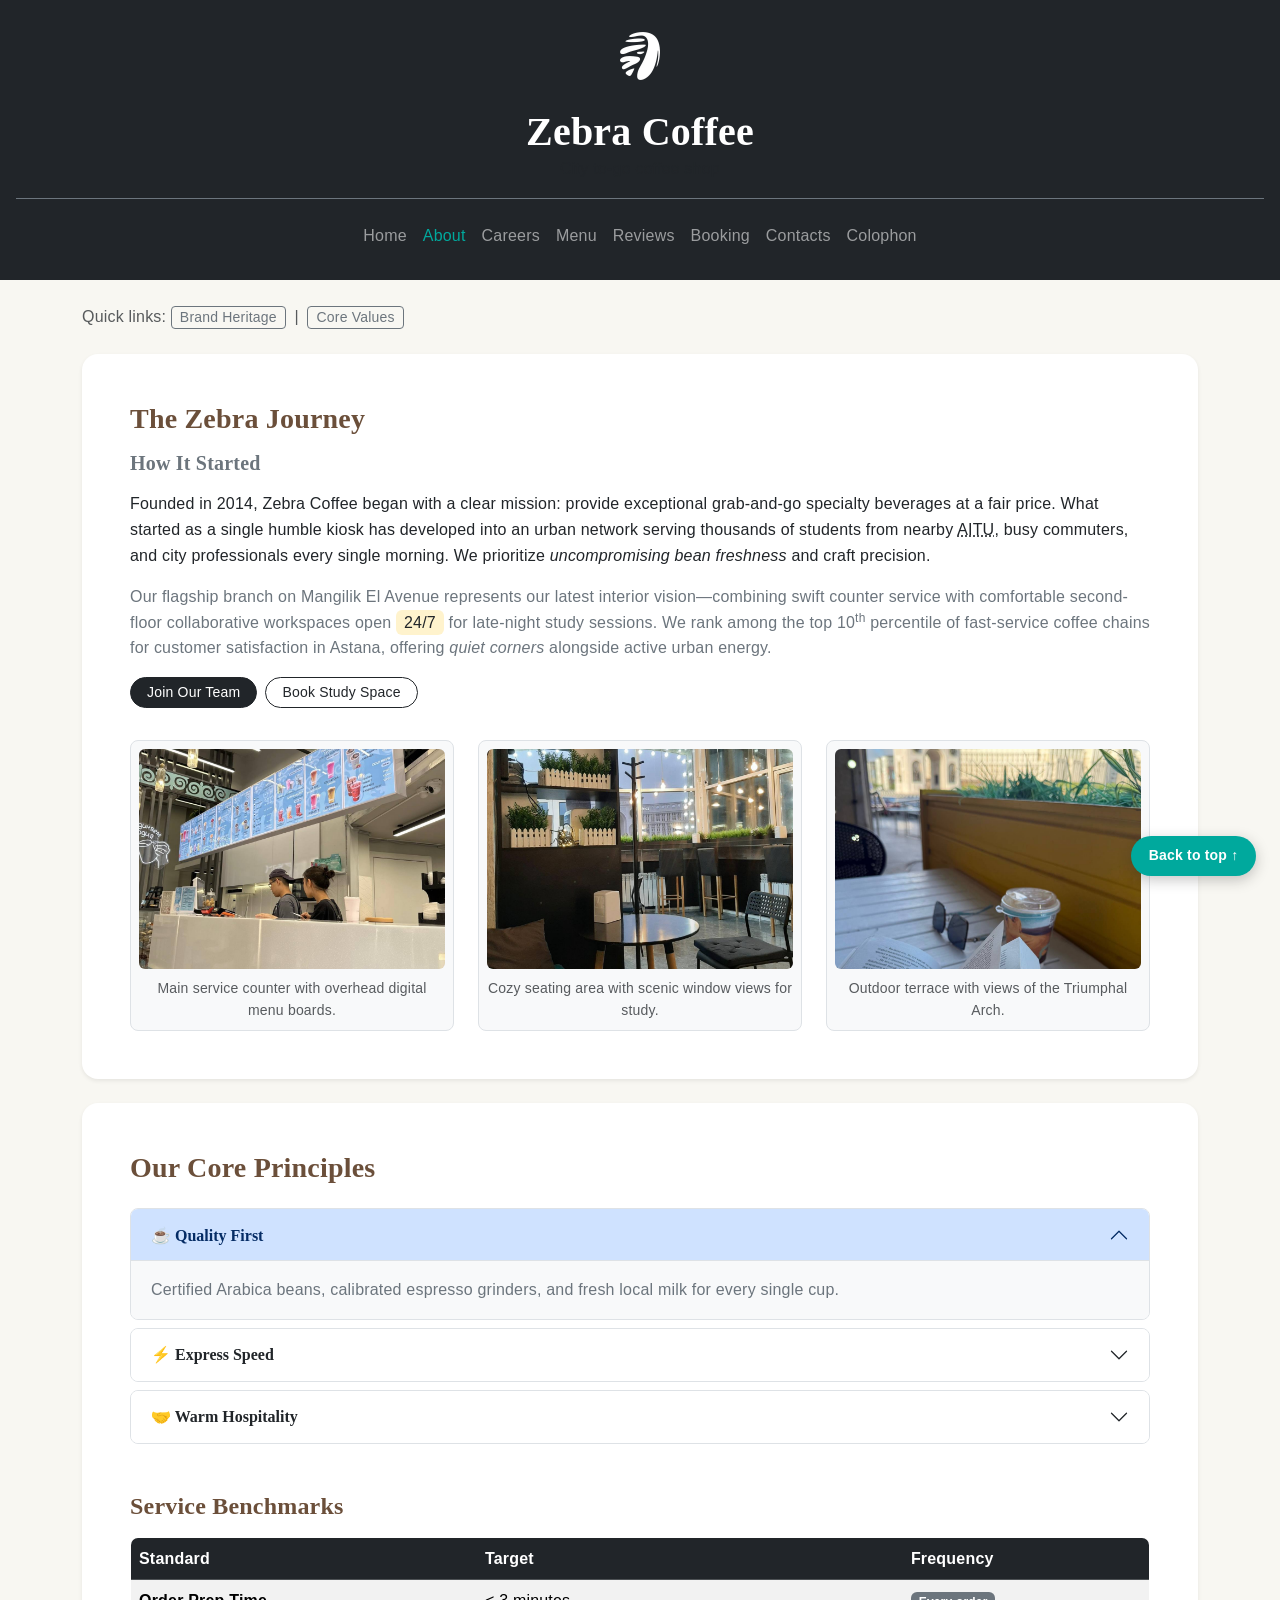
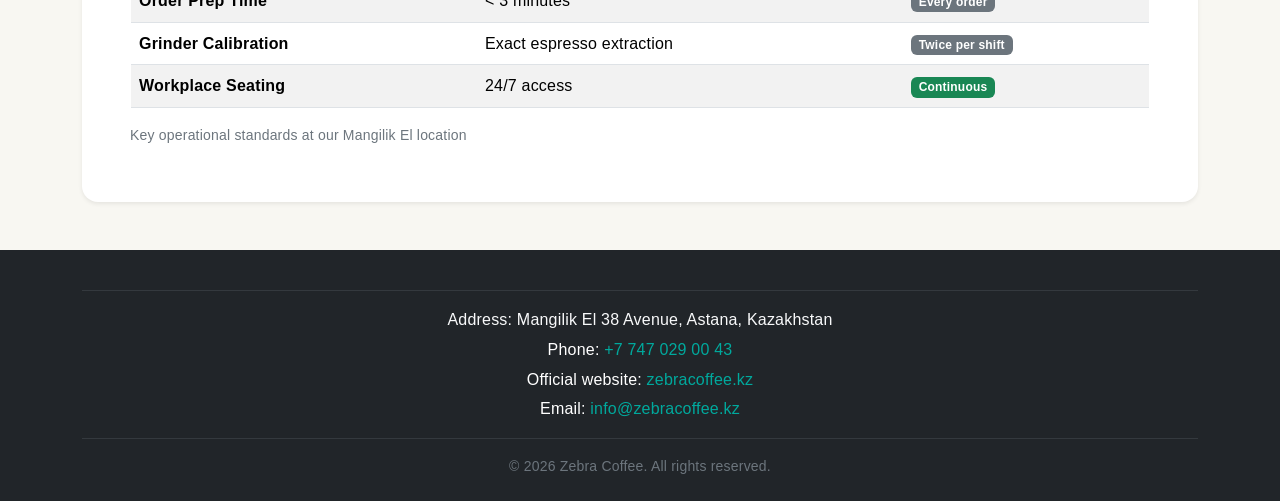
==== about.html @ 818998de "Finish midterm project markup freeze and responsive structure" ====
<!DOCTYPE html>
<html lang="en">
<head>
    <meta charset="UTF-8">
    <meta name="viewport" content="width=device-width, initial-scale=1.0">
    <meta name="description" content="Learn about Zebra Coffee – our brand story, mission, and dedication to fast quality coffee.">
    <title>About Us — Zebra Coffee</title>

    <!-- Bootstrap v5.3.3 CSS CDN Connection -->
    <link href="https://cdn.jsdelivr.net/npm/bootstrap@5.3.3/dist/css/bootstrap.min.css" rel="stylesheet">
    
    <!-- Custom CSS Layer -->
    <link rel="stylesheet" href="css/base.css">
    <link rel="stylesheet" href="css/homepage.css">
</head>
<body id="top">
    
    <header class="container-fluid bg-dark text-white p-3 mb-4">
        <div class="text-center mb-3">
            <img src="images/logo.png" alt="Zebra Coffee Logo" class="brand-logo" id="about-brand-logo">
            <h1 class="display-6 fw-bold mb-0">Zebra Coffee</h1>
            <p class="lead text-muted mb-0 fs-6">City to-go coffee shop</p>
        </div>
        
        <nav class="navbar navbar-expand-md navbar-dark pt-3 border-top border-secondary">
            <div class="container-fluid">
                <button class="navbar-toggler ms-auto" type="button" data-bs-toggle="collapse" data-bs-target="#mainNav" aria-controls="mainNav" aria-expanded="false" aria-label="Toggle navigation" id="about-nav-toggle-btn">
                    <span class="navbar-toggler-icon"></span>
                </button>
                <div class="collapse navbar-collapse justify-content-center" id="mainNav">
                    <ul class="navbar-nav">
                        <li class="nav-item"><a class="nav-link" href="index.html">Home</a></li>
                        <li class="nav-item"><a class="nav-link active" href="about.html">About</a></li>
                        <li class="nav-item"><a class="nav-link" href="career.html">Careers</a></li>
                        <li class="nav-item"><a class="nav-link" href="menu.html">Menu</a></li>
                        <li class="nav-item"><a class="nav-link" href="reviews.html">Reviews</a></li>
                        <li class="nav-item"><a class="nav-link" href="booking.html">Booking</a></li>
                        <li class="nav-item"><a class="nav-link" href="contacts.html">Contacts</a></li>
                        <li class="nav-item"><a class="nav-link" href="colophon.html">Colophon</a></li>
                    </ul>
                </div>
            </div>
        </nav>
    </header>

    <main class="container mb-5">
        <p class="quick-links text-center text-md-start mb-4 text-muted">
            Quick links: <a href="#history" class="btn btn-sm btn-outline-secondary py-0" id="quick-link-history">Brand Heritage</a> 
            <span class="mx-1">|</span> 
            <a href="#values" class="btn btn-sm btn-outline-secondary py-0" id="quick-link-values">Core Values</a>
        </p>

        <!-- Dynamic notification / status container prepared for future JS -->
        <div id="standards-status-container" class="hidden mb-3"></div>

        <!-- Brand History & Photos Section -->
        <section id="history" class="card shadow-sm border-0 p-4 p-md-5 mb-4 rounded-4">
            <h2 class="h3 fw-bold mb-3 text-center text-md-start">The Zebra Journey</h2>
            
            <article class="mb-4">
                <h3 class="h5 fw-bold text-secondary mb-3">How It Started</h3>
                <p class="lead fs-6">
                    Founded in <time datetime="2014">2014</time>, <strong>Zebra Coffee</strong> began 
                    with a clear mission: provide exceptional grab-and-go specialty beverages at a fair price. 
                    What started as a single humble kiosk has developed into an urban network serving thousands 
                    of students from nearby <abbr title="Astana IT University">AITU</abbr>, busy commuters, and city professionals every single morning. 
                    We prioritize <em>uncompromising bean freshness</em> and <b>craft precision</b>.
                </p>
                <p class="text-secondary mb-3">
                    Our flagship branch on Mangilik El Avenue represents our latest interior vision&mdash;combining 
                    swift counter service with comfortable second-floor collaborative workspaces open 
                    <mark class="px-2 py-1 rounded">24/7</mark> for late-night study sessions. We rank among the top 10<sup>th</sup> 
                    percentile of fast-service coffee chains for customer satisfaction in Astana, offering 
                    <i>quiet corners</i> alongside active urban energy.
                </p>
                <div class="d-flex gap-2">
                    <a href="career.html" class="btn btn-dark btn-sm rounded-pill px-3" id="about-join-team-btn">Join Our Team</a>
                    <a href="booking.html" class="btn btn-outline-dark btn-sm rounded-pill px-3" id="about-book-table-btn">Book Study Space</a>
                </div>
            </article>

            <!-- Responsive 3-column photo grid: 1 col on mobile (<768px), 3 cols on tablet/desktop -->
            <div class="row g-4 pt-2" id="about-gallery-grid">
                <div class="col-12 col-md-4">
                    <figure class="m-0 h-100 d-flex flex-column bg-light rounded-3 p-2 border">
                        <img src="images/img5_kassa.jpg" class="img-fluid rounded-2 object-fit-cover w-100" style="height: 220px;" alt="Order counter at Zebra Coffee">
                        <figcaption class="small text-muted text-center pt-2">Main service counter with overhead digital menu boards.</figcaption>
                    </figure>
                </div>
                <div class="col-12 col-md-4">
                    <figure class="m-0 h-100 d-flex flex-column bg-light rounded-3 p-2 border">
                        <img src="images/img6_comfort.jpg" class="img-fluid rounded-2 object-fit-cover w-100" style="height: 220px;" alt="Modern coffee shop interior">
                        <figcaption class="small text-muted text-center pt-2">Cozy seating area with scenic window views for study.</figcaption>
                    </figure>
                </div>
                <div class="col-12 col-md-4">
                    <figure class="m-0 h-100 d-flex flex-column bg-light rounded-3 p-2 border">
                        <img src="images/img7_view.jpg" class="img-fluid rounded-2 object-fit-cover w-100" style="height: 220px;" alt="Outdoor summer terrace">
                        <figcaption class="small text-muted text-center pt-2">Outdoor terrace with views of the Triumphal Arch.</figcaption>
                    </figure>
                </div>
            </div>
        </section>

        <!-- Core Values Section -->
        <section id="values" class="card shadow-sm border-0 p-4 p-md-5 mb-4 rounded-4">
            <h2 class="h3 fw-bold mb-4 text-center text-md-start">Our Core Principles</h2>

            <div class="accordion mb-5" id="valuesAccordion">
                <div class="accordion-item border rounded-3 mb-2 overflow-hidden">
                    <h3 class="accordion-header" id="headingOne">
                        <button class="accordion-button fw-bold" type="button" data-bs-toggle="collapse" data-bs-target="#collapseOne" aria-expanded="true" aria-controls="collapseOne" id="btn-accordion-quality">
                            ☕ Quality First
                        </button>
                    </h3>
                    <div id="collapseOne" class="accordion-collapse collapse show" aria-labelledby="headingOne" data-bs-parent="#valuesAccordion">
                        <div class="accordion-body bg-light text-secondary">
                            Certified Arabica beans, calibrated espresso grinders, and fresh local milk for every single cup.
                        </div>
                    </div>
                </div>
                
                <div class="accordion-item border rounded-3 mb-2 overflow-hidden">
                    <h3 class="accordion-header" id="headingTwo">
                        <button class="accordion-button collapsed fw-bold" type="button" data-bs-toggle="collapse" data-bs-target="#collapseTwo" aria-expanded="false" aria-controls="collapseTwo" id="btn-accordion-speed">
                            ⚡ Express Speed
                        </button>
                    </h3>
                    <div id="collapseTwo" class="accordion-collapse collapse" aria-labelledby="headingTwo" data-bs-parent="#valuesAccordion">
                        <div class="accordion-body bg-light text-secondary">
                            Average order preparation time under three minutes, prioritizing busy commuters and students on the go.
                        </div>
                    </div>
                </div>

                <div class="accordion-item border rounded-3 overflow-hidden">
                    <h3 class="accordion-header" id="headingThree">
                        <button class="accordion-button collapsed fw-bold" type="button" data-bs-toggle="collapse" data-bs-target="#collapseThree" aria-expanded="false" aria-controls="collapseThree" id="btn-accordion-hospitality">
                            🤝 Warm Hospitality
                        </button>
                    </h3>
                    <div id="collapseThree" class="accordion-collapse collapse" aria-labelledby="headingThree" data-bs-parent="#valuesAccordion">
                        <div class="accordion-body bg-light text-secondary">
                            Welcoming atmosphere, respectful counter communication, and comfortable seating across both floors.
                        </div>
                    </div>
                </div>
            </div>

            <h3 class="h4 fw-bold mb-3 text-center text-md-start">Service Benchmarks</h3>

            <!-- Responsive Table Wrapper -->
            <div class="table-responsive">
                <table class="table table-striped table-hover align-middle border rounded-3 overflow-hidden mb-0" id="standards-table">
                    <caption class="text-secondary small mt-2">Key operational standards at our Mangilik El location</caption>
                    <thead class="table-dark">
                        <tr>
                            <th scope="col">Standard</th>
                            <th scope="col">Target</th>
                            <th scope="col">Frequency</th>
                        </tr>
                    </thead>
                    <tbody id="standards-table-body">
                        <tr>
                            <td class="fw-semibold">Order Prep Time</td>
                            <td>&lt; 3 minutes</td>
                            <td><span class="badge bg-secondary">Every order</span></td>
                        </tr>
                        <tr>
                            <td class="fw-semibold">Grinder Calibration</td>
                            <td>Exact espresso extraction</td>
                            <td><span class="badge bg-secondary">Twice per shift</span></td>
                        </tr>
                        <tr>
                            <td class="fw-semibold">Workplace Seating</td>
                            <td>24/7 access</td>
                            <td><span class="badge bg-success">Continuous</span></td>
                        </tr>
                    </tbody>
                </table>
            </div>
        </section>

        <!-- Back to Top Button -->
        <p class="text-end">
            <a class="btn btn-secondary btn-sm rounded-pill back-to-top" href="#top" id="back-to-top-btn">Back to top &uarr;</a>
        </p>
    </main>

    <footer class="bg-dark text-white text-center py-4">
        <div class="container">
            <hr class="border-secondary my-3">
            <p class="mb-1 text-light">Address: Mangilik El 38 Avenue, Astana, Kazakhstan</p>
            <p class="mb-1">Phone: <a href="tel:+77470290043" class="text-decoration-none text-light">+7 747 029 00 43</a></p>
            <p class="mb-1">Official website: <a href="https://zebracoffee.kz" target="_blank" rel="noopener noreferrer" class="text-decoration-none text-light">zebracoffee.kz</a></p>
            <p class="mb-3">Email: <a href="mailto:info@zebracoffee.kz" class="text-decoration-none text-light">info@zebracoffee.kz</a></p>
            <hr class="border-secondary my-3">
            <p class="small text-secondary mb-0">&copy; 2026 Zebra Coffee. All rights reserved.</p>
        </div>
    </footer>

    <!-- Bootstrap v5.3.3 JS Bundle CDN -->
    <script src="https://cdn.jsdelivr.net/npm/bootstrap@5.3.3/dist/js/bootstrap.bundle.min.js"></script>
</body>
</html>
---- css/base.css ----
/* Zebra Coffee — Global Base CSS (base.css)
   Project Core Styles & Shared Layout (v5.3.3 Compatible)
   Color Palette:
     - Turquoise (#00A99D) — Brand accent
     - Off-white (#F8F7F2) — Main page background
     - Espresso brown (#6B4F3A) — Coffee accent & typography
     - Warm beige (#E8DED2) — Structural borders & soft blocks
     - Charcoal (#202020) — High contrast text & dark elements
*/

/* 1. Global Box Sizing & Root Rules */
*,
*::before,
*::after {
    box-sizing: border-box;
}

body {
    background-color: #F8F7F2;
    color: #202020;
    font-family: Arial, Helvetica, sans-serif;
    font-size: 1rem;
    font-weight: 400;
    line-height: 1.6;
    letter-spacing: 0.2px;
    margin: 0;
}

/* 2. Headings & Universal Links */
h1, h2, h3, h4, h5, h6 {
    font-family: Georgia, "Times New Roman", serif;
}

a {
    color: #6B4F3A;
    text-decoration: underline;
    transition: color 0.2s ease-in-out;
}

a:hover {
    color: #00A99D;
}

a:focus-visible {
    outline: 2px solid #00A99D;
    outline-offset: 3px;
}

/* 3. Global Structural Elements & Brand Logo */
main > hr {
    border: none;
    border-top: 2px solid #E8DED2;
    margin: 2.5rem 0;
}

.brand-logo {
    width: 80px;
    height: auto;
    display: block;
    margin: 0 auto 0.75rem;
    object-fit: contain;
}

/* 4. Navigation Links Highlighting */
.navbar-dark .navbar-nav .nav-link {
    transition: color 0.2s ease-in-out;
}

.navbar-dark .navbar-nav .nav-link:hover,
.navbar-dark .navbar-nav .nav-link:focus,
.navbar-dark .navbar-nav .nav-link.active {
    color: #00A99D !important;
}

/* 5. Footer Shared Styles & Turquoise Links */
footer a,
footer a:link,
footer a:visited {
    color: #00A99D !important;
    text-decoration: none;
    font-weight: 500;
    transition: color 0.2s ease-in-out;
}

footer a:hover,
footer a:focus {
    color: #33cfc4 !important;
    text-decoration: underline;
}

/* 6. JavaScript Preparation State Classes (Midterm Requirement) */
/* Elements with .hidden stay hidden until toggled by JS */
.hidden {
    display: none !important;
}

/* Active navigation item, tab or step */
.active-state {
    font-weight: 700;
    color: #00A99D !important;
}

/* Selected option, product card or table row */
.selected {
    border-color: #00A99D !important;
    background-color: rgba(0, 169, 157, 0.08) !important;
}

/* Form validation error states */
.error,
.is-invalid-state {
    border-color: #dc3545 !important;
    color: #dc3545 !important;
}

/* Form validation success states */
.success,
.is-valid-state {
    border-color: #198754 !important;
    color: #198754 !important;
}

/* 7. Shared Colophon & Documentation Blocks */
#about,
#authors,
#structure,
#forms,
#elements,
#project,
#quote {
    background-color: #ffffff;
    padding: 1.75rem;
    margin-bottom: 2rem;
    border: 1px solid #E8DED2;
    border-top: 4px solid #00A99D;
    border-radius: 1rem;
}

#about h2,
#authors h2,
#structure h2,
#forms h2,
#elements h2,
#project h2,
#quote h2,
#structure h3,
#forms h3,
#elements h3 {
    color: #6B4F3A;
}

#structure article,
#forms article,
#elements article {
    background-color: #F8F7F2;
    padding: 1.25rem;
    margin-top: 1.25rem;
    border: 1px solid #E8DED2;
    border-radius: 0.75rem;
}

/* Definition Lists (Authors & Project Info) */
#authors dl,
#project dl {
    margin-top: 1.25rem;
}

#authors dt,
#project dt {
    color: #6B4F3A;
    font-weight: 700;
    margin-top: 0.75rem;
}

#authors dd,
#project dd {
    margin-left: 1.25rem;
    margin-bottom: 0.5rem;
}

/* Code & Formatting Tags */
#structure code,
#forms code,
#elements code {
    color: #6B4F3A;
    background-color: #E8DED2;
    padding: 0.125rem 0.3125rem;
    border-radius: 0.25rem;
}

#structure kbd {
    background-color: #202020;
    color: #ffffff;
    padding: 0.1875rem 0.4375rem;
    border-radius: 0.3125rem;
}

#structure pre {
    background-color: #202020;
    color: #ffffff;
    padding: 1.25rem;
    border-radius: 0.75rem;
    overflow-x: auto;
}

#forms samp {
    background-color: #E8DED2;
    color: #6B4F3A;
    padding: 0.1875rem 0.375rem;
    border-radius: 0.25rem;
}

#elements mark {
    background-color: #E8DED2;
    padding: 0.125rem 0.3125rem;
    border-radius: 0.25rem;
}

#elements div {
    background-color: #F8F7F2;
    border-left: 4px solid #00A99D;
    padding: 1rem;
    margin: 1.25rem 0;
    border-radius: 0.5rem;
}

#elements span {
    color: #00A99D;
    font-weight: 700;
}

#quote blockquote {
    background-color: #F8F7F2;
    border-left: 4px solid #00A99D;
    padding: 1.25rem 1.5rem;
    margin: 1.25rem 0;
    border-radius: 0.75rem;
}

#quote cite {
    color: #6B4F3A;
    font-weight: 700;
}
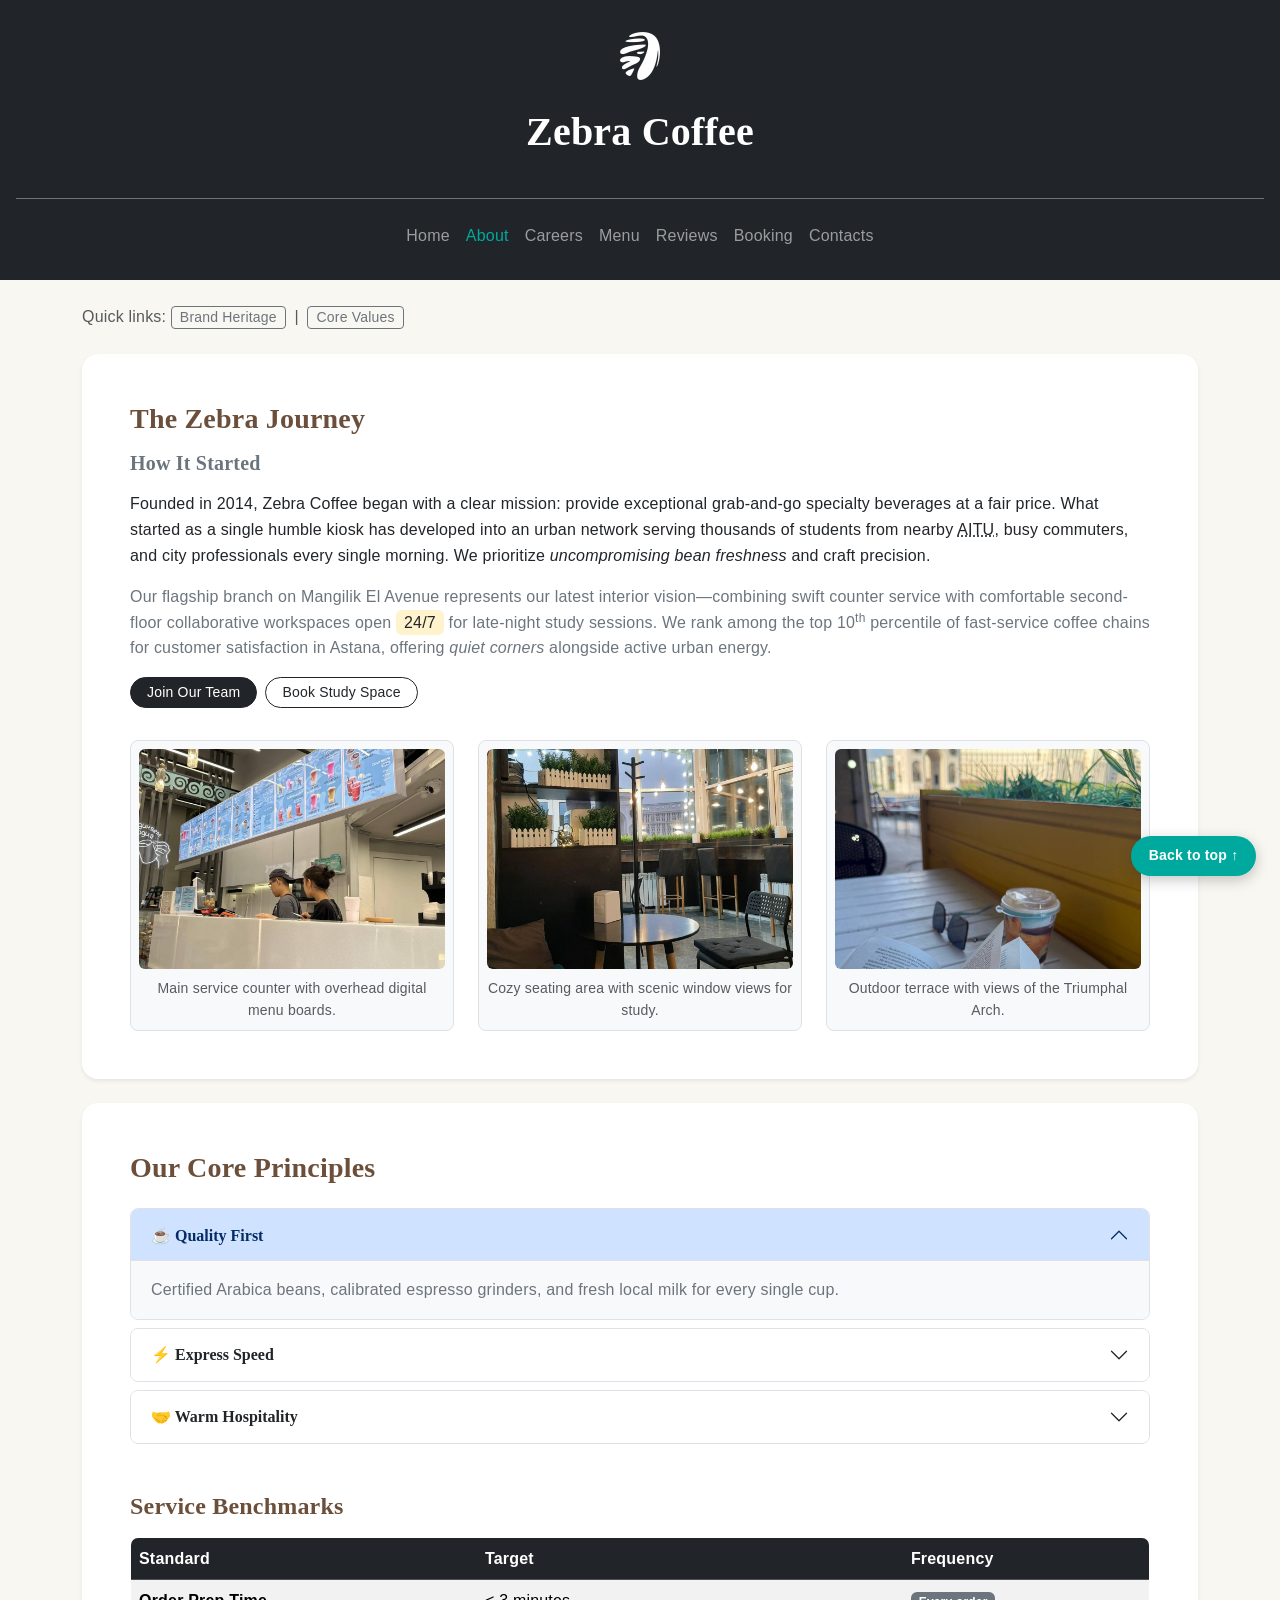
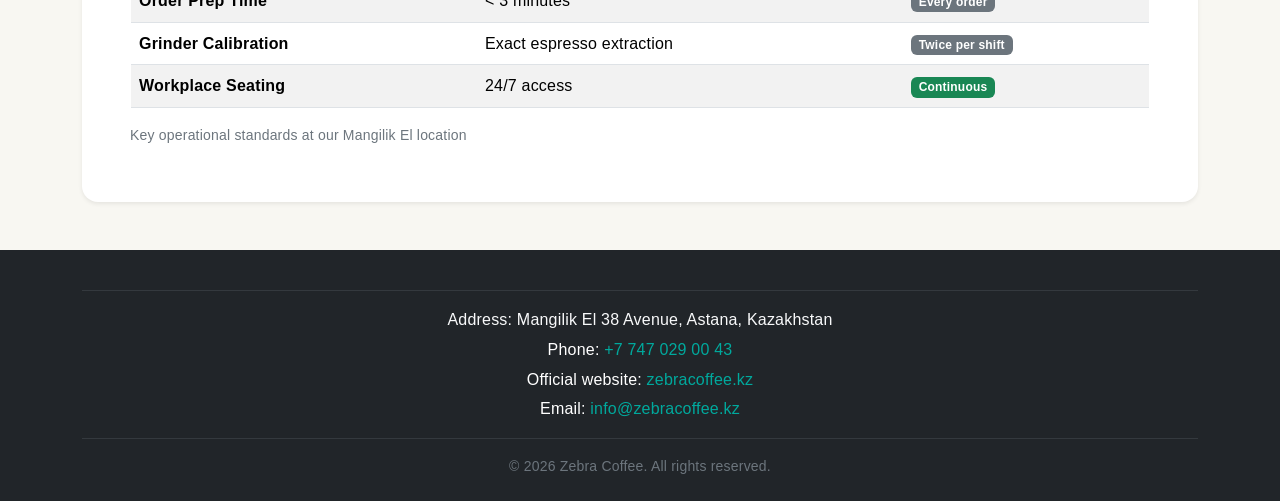
==== commit 88e5cbee: "remove colophon" ====
--- a/about.html
+++ b/about.html
@@ -36,7 +36,6 @@
                         <li class="nav-item"><a class="nav-link" href="reviews.html">Reviews</a></li>
                         <li class="nav-item"><a class="nav-link" href="booking.html">Booking</a></li>
                         <li class="nav-item"><a class="nav-link" href="contacts.html">Contacts</a></li>
-                        <li class="nav-item"><a class="nav-link" href="colophon.html">Colophon</a></li>
                     </ul>
                 </div>
             </div>
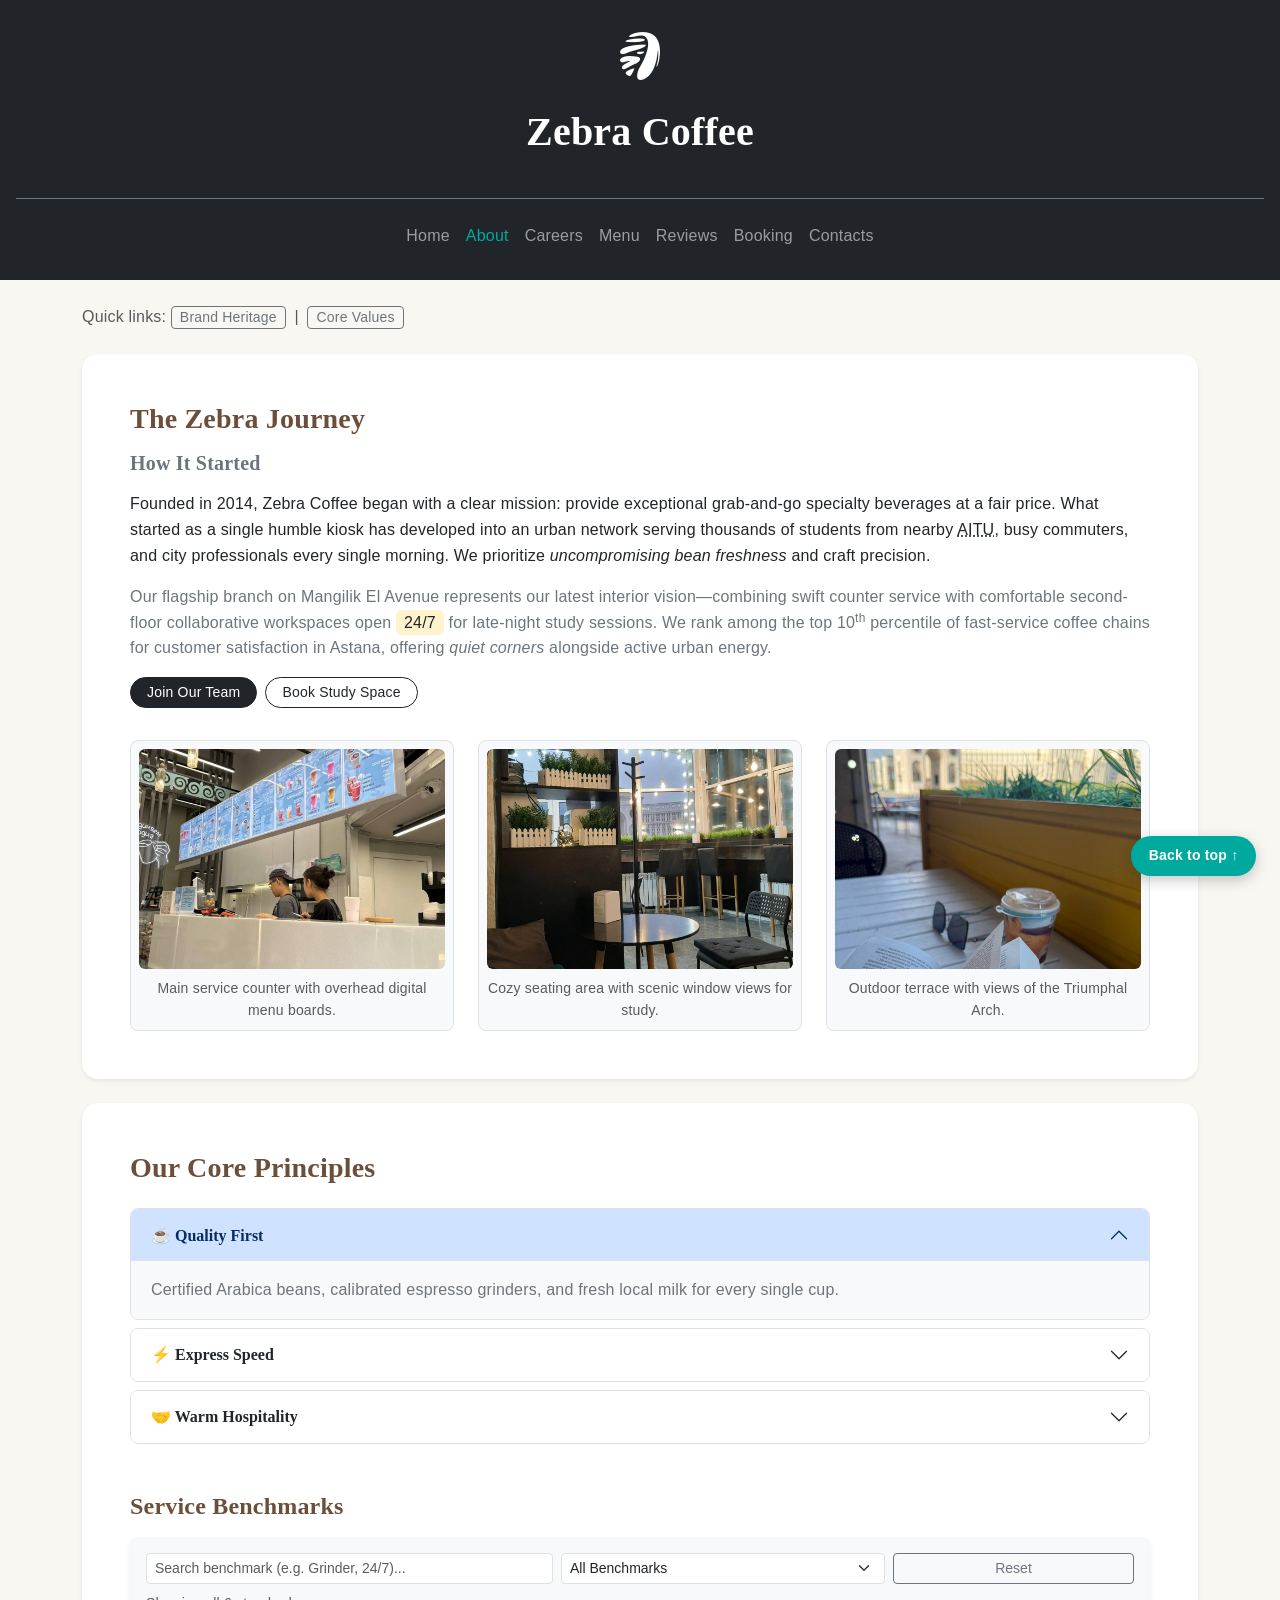
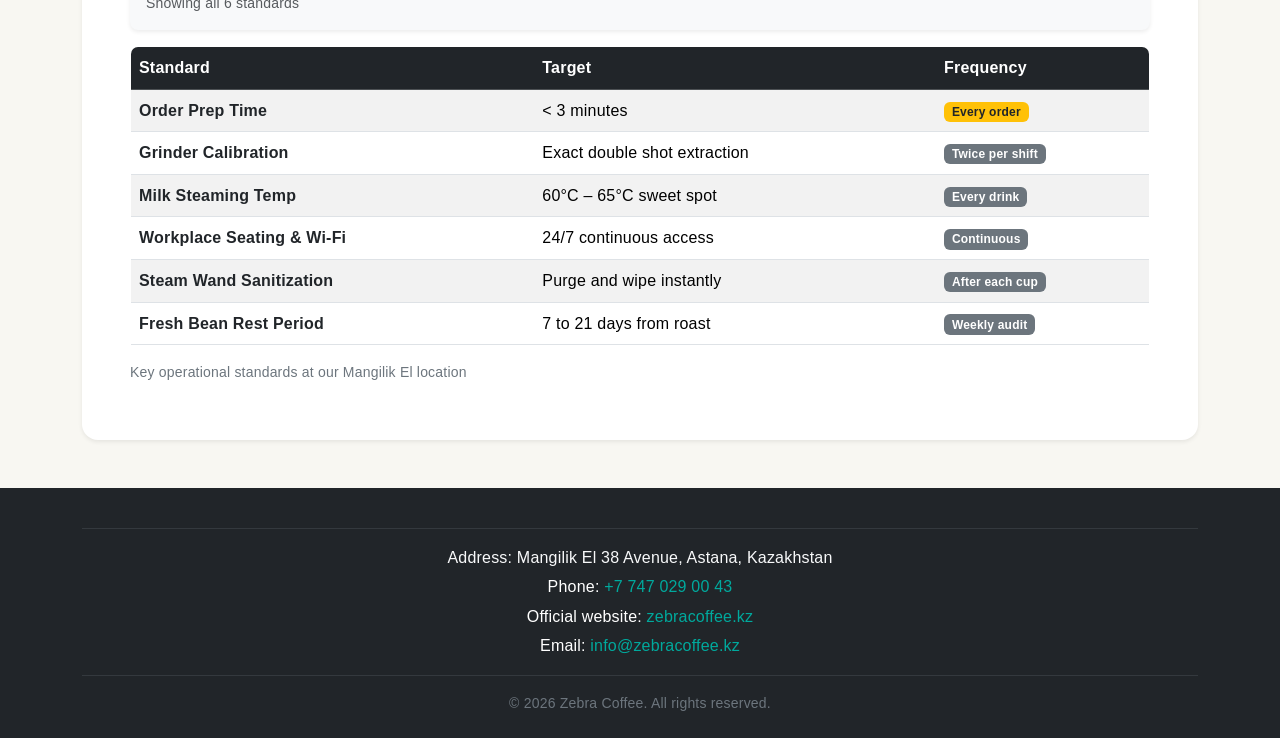
==== commit 52f013a7: "refactor: link page scripts with defer and refine visual alert containers" ====
--- a/about.html
+++ b/about.html
@@ -200,5 +200,7 @@
 
     <!-- Bootstrap v5.3.3 JS Bundle CDN -->
     <script src="https://cdn.jsdelivr.net/npm/bootstrap@5.3.3/dist/js/bootstrap.bundle.min.js"></script>
+    <script defer src="js/main.js"></script>
+    <script defer src="js/about.js"></script>
 </body>
 </html>
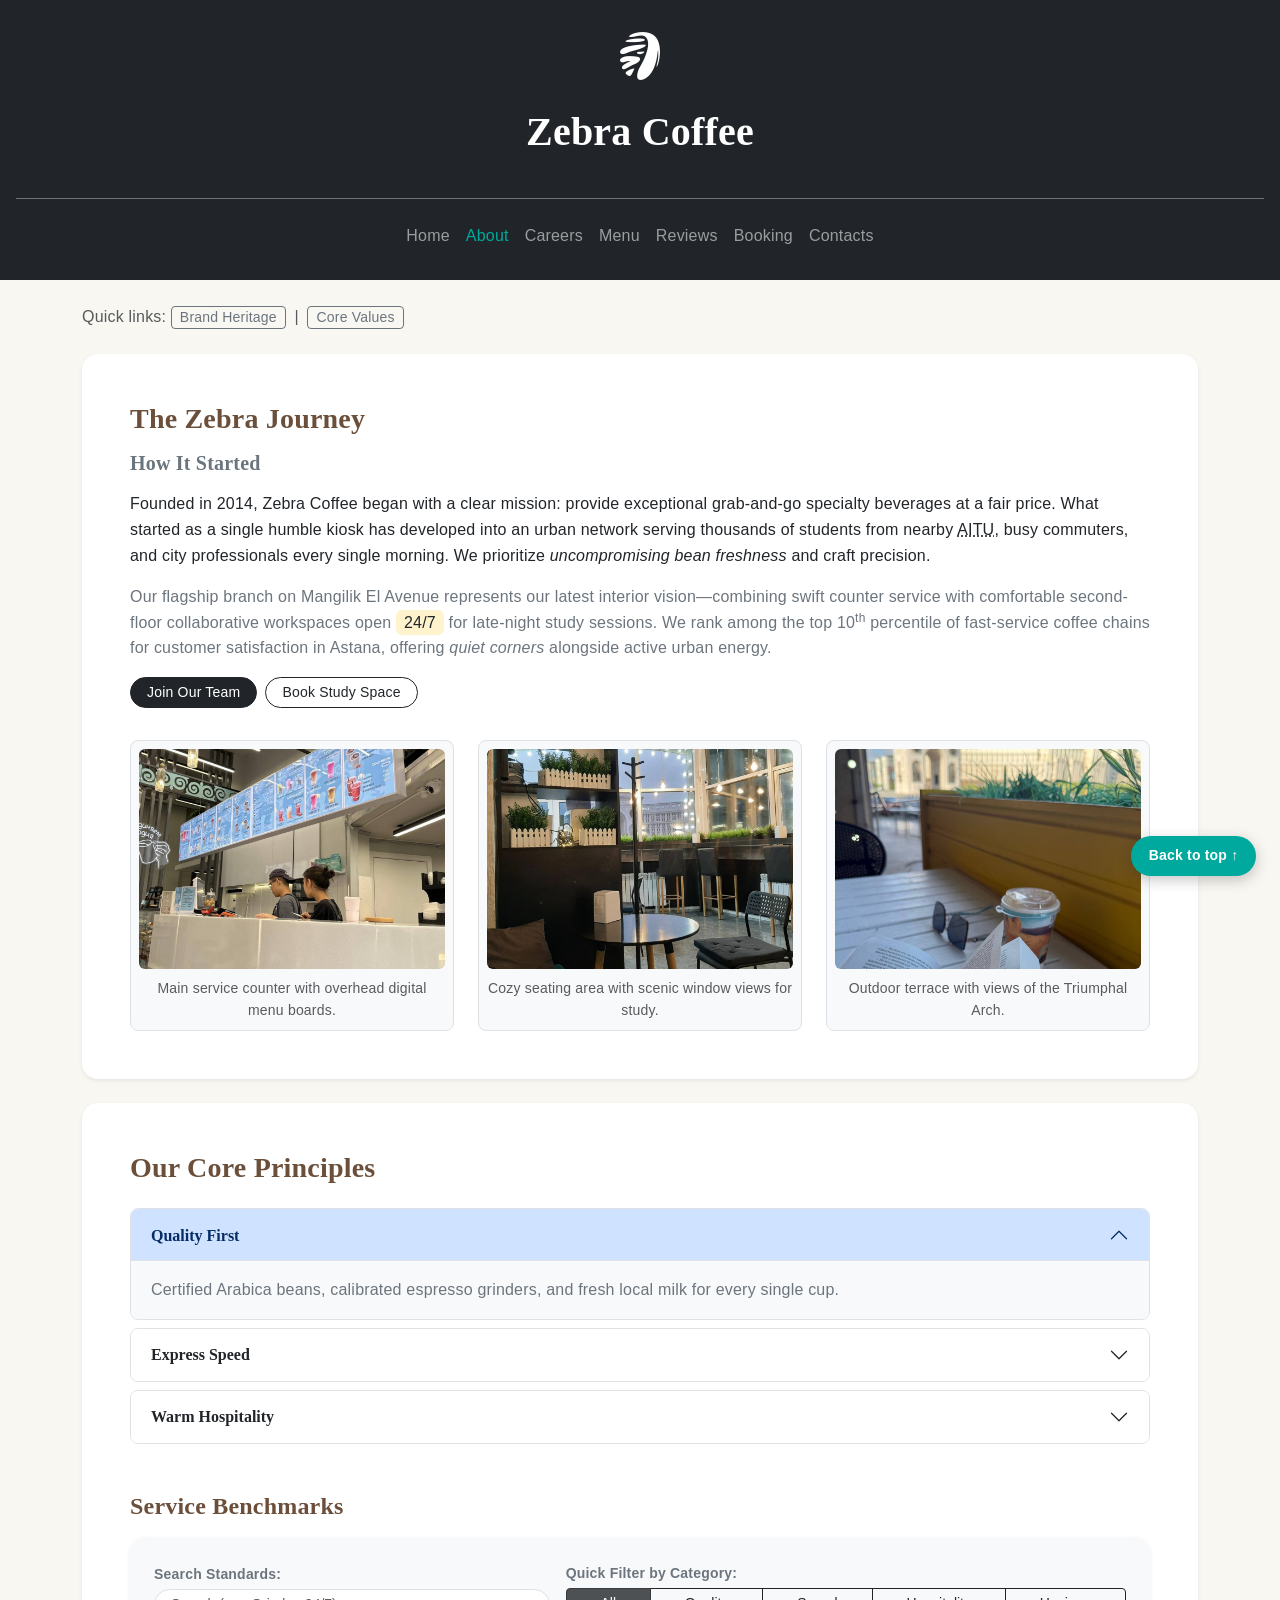
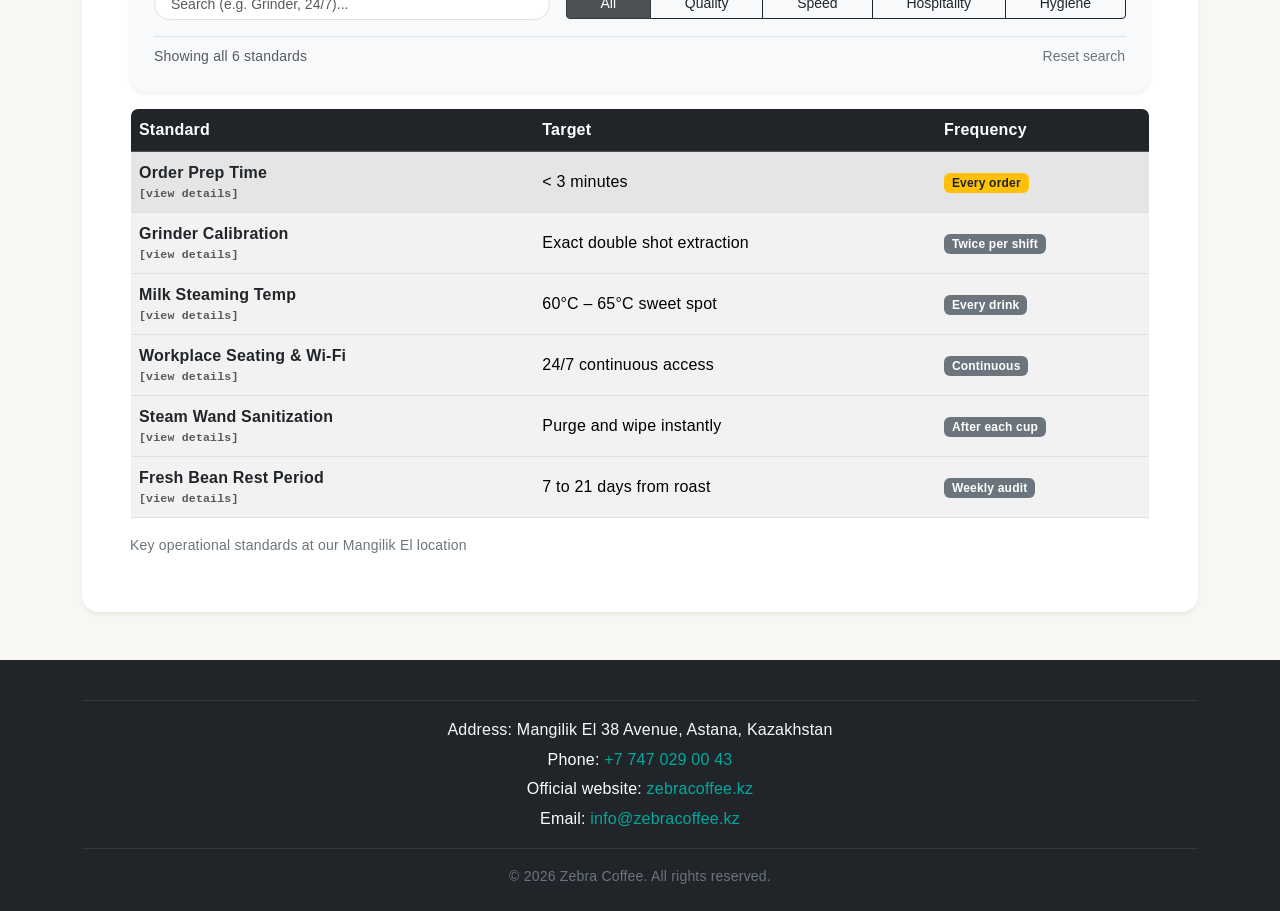
==== commit c133dffb: "change js files and add jQuiery" ====
--- a/about.html
+++ b/about.html
@@ -109,7 +109,7 @@
                 <div class="accordion-item border rounded-3 mb-2 overflow-hidden">
                     <h3 class="accordion-header" id="headingOne">
                         <button class="accordion-button fw-bold" type="button" data-bs-toggle="collapse" data-bs-target="#collapseOne" aria-expanded="true" aria-controls="collapseOne" id="btn-accordion-quality">
-                            ☕ Quality First
+                            Quality First
                         </button>
                     </h3>
                     <div id="collapseOne" class="accordion-collapse collapse show" aria-labelledby="headingOne" data-bs-parent="#valuesAccordion">
@@ -122,7 +122,7 @@
                 <div class="accordion-item border rounded-3 mb-2 overflow-hidden">
                     <h3 class="accordion-header" id="headingTwo">
                         <button class="accordion-button collapsed fw-bold" type="button" data-bs-toggle="collapse" data-bs-target="#collapseTwo" aria-expanded="false" aria-controls="collapseTwo" id="btn-accordion-speed">
-                            ⚡ Express Speed
+                            Express Speed
                         </button>
                     </h3>
                     <div id="collapseTwo" class="accordion-collapse collapse" aria-labelledby="headingTwo" data-bs-parent="#valuesAccordion">
@@ -135,7 +135,7 @@
                 <div class="accordion-item border rounded-3 overflow-hidden">
                     <h3 class="accordion-header" id="headingThree">
                         <button class="accordion-button collapsed fw-bold" type="button" data-bs-toggle="collapse" data-bs-target="#collapseThree" aria-expanded="false" aria-controls="collapseThree" id="btn-accordion-hospitality">
-                            🤝 Warm Hospitality
+                            Warm Hospitality
                         </button>
                     </h3>
                     <div id="collapseThree" class="accordion-collapse collapse" aria-labelledby="headingThree" data-bs-parent="#valuesAccordion">
@@ -198,9 +198,11 @@
         </div>
     </footer>
 
+    <!-- jQuery v3.7.1 Production CDN Connection (Must load before custom scripts) -->
+    <script src="https://code.jquery.com/jquery-3.7.1.min.js" integrity="sha256-/JqT3SQfawRcv/BIHPThkBvs0OEvtFFmqPF/lYI/Cxo=" crossorigin="anonymous"></script>
     <!-- Bootstrap v5.3.3 JS Bundle CDN -->
     <script src="https://cdn.jsdelivr.net/npm/bootstrap@5.3.3/dist/js/bootstrap.bundle.min.js"></script>
-    <script defer src="js/main.js"></script>
-    <script defer src="js/about.js"></script>
+    <script src="js/main.js"></script>
+    <script src="js/about.js"></script>
 </body>
 </html>
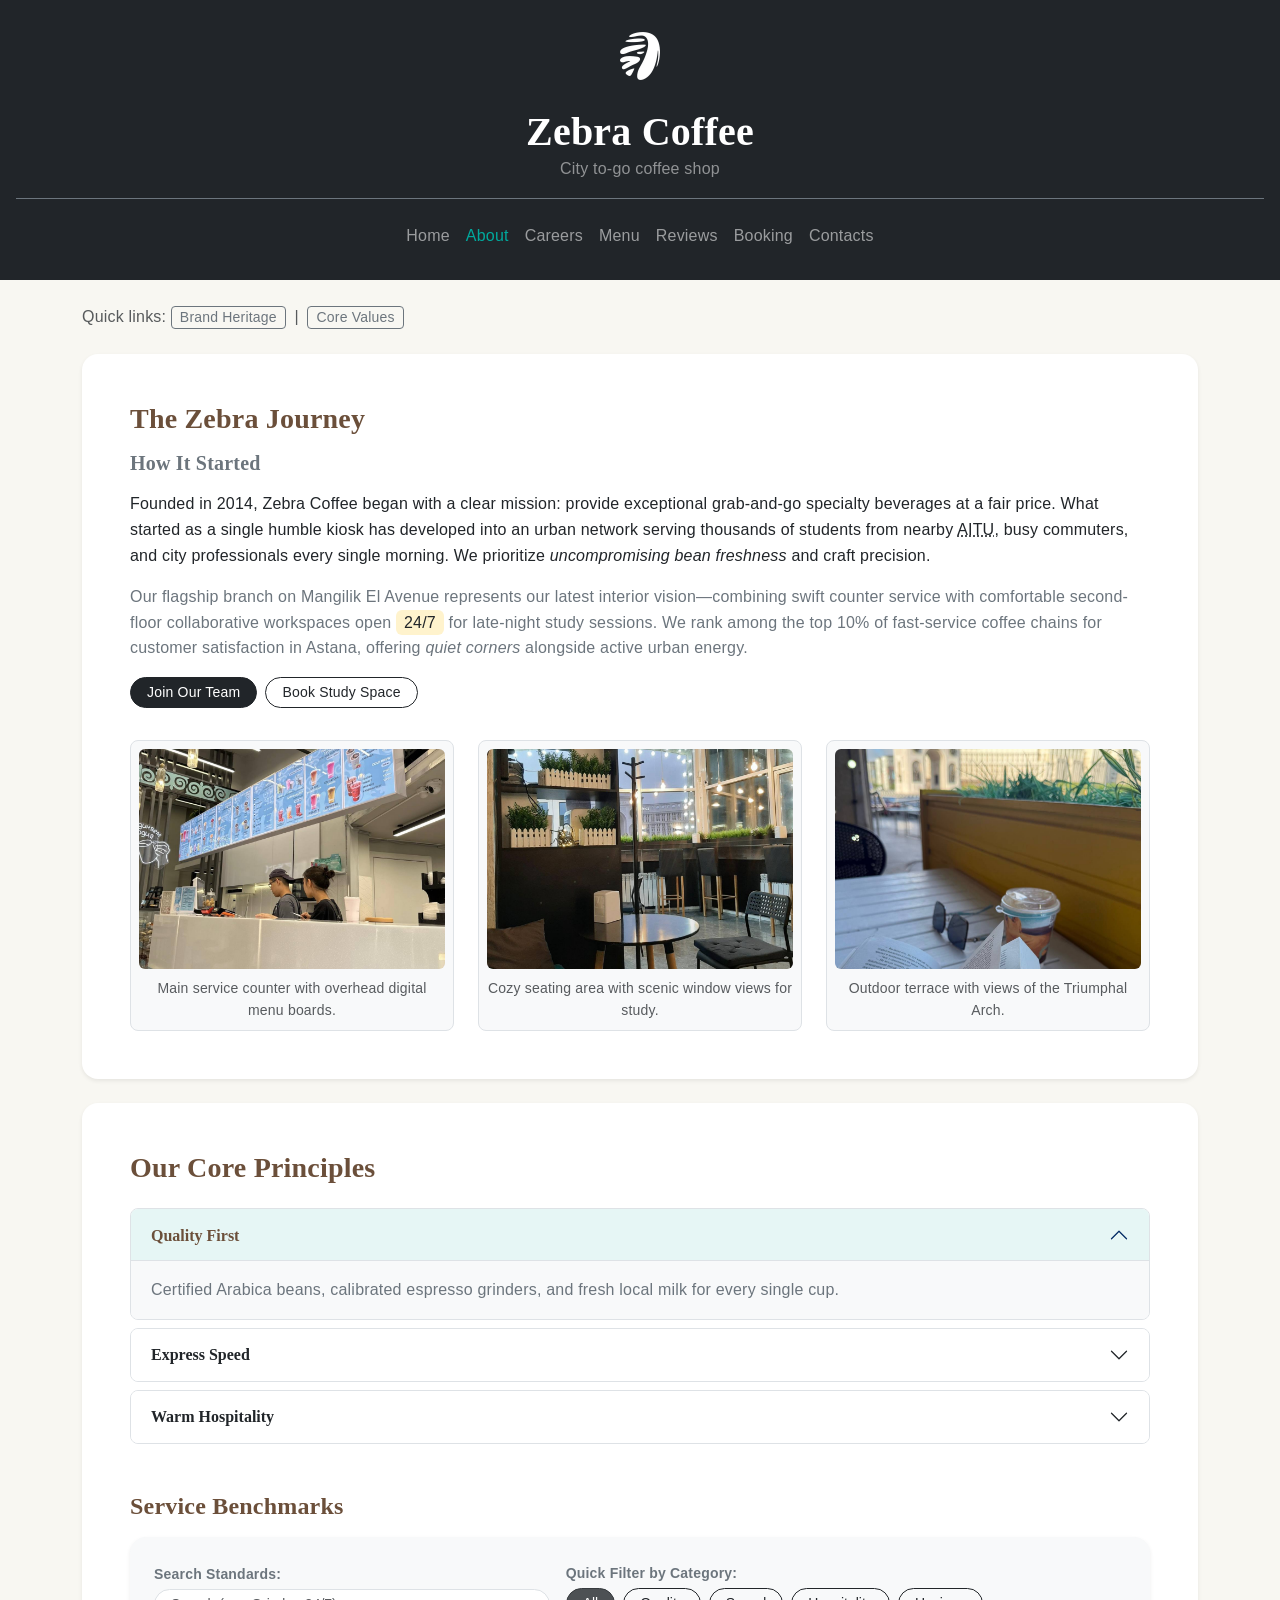
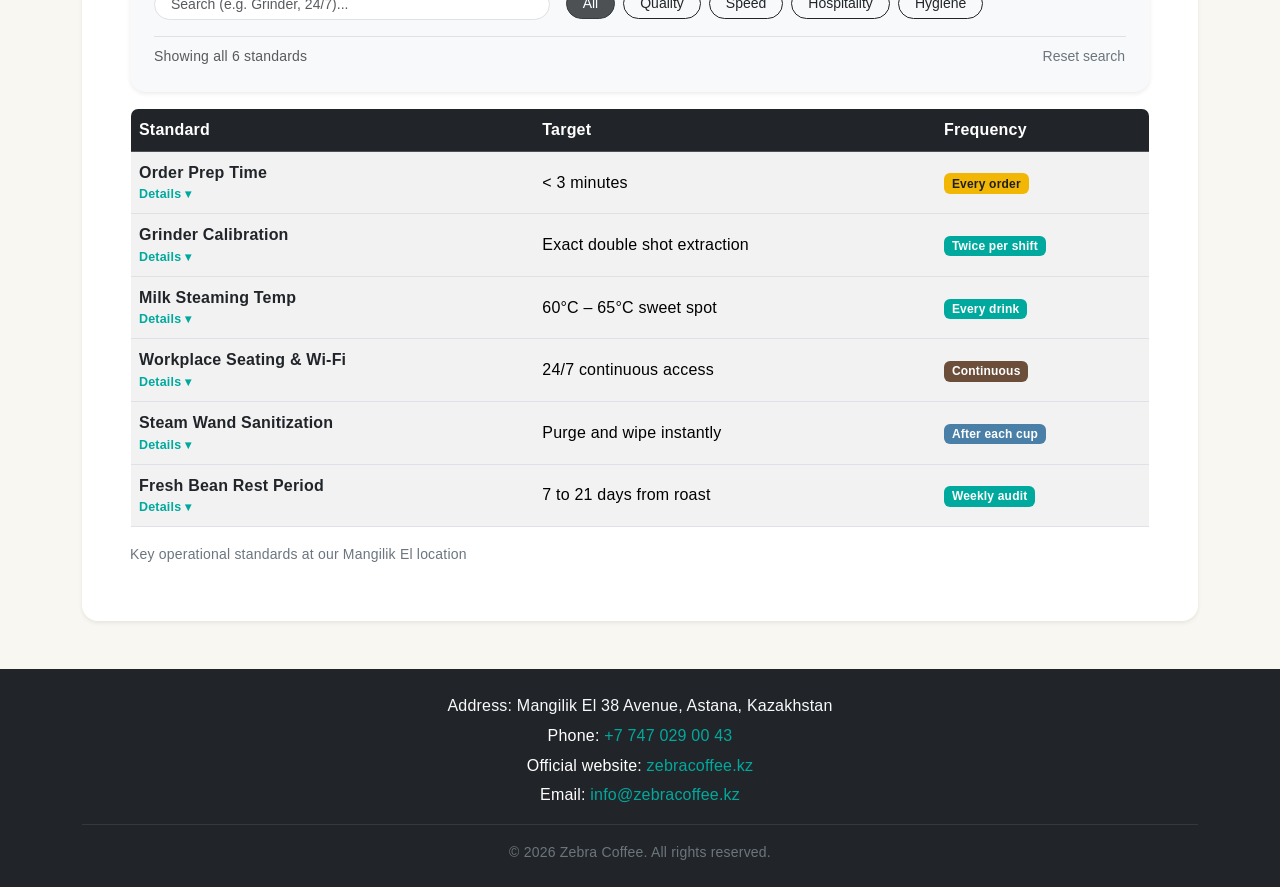
==== commit 464dcf3c: "update files" ====
--- a/about.html
+++ b/about.html
@@ -19,7 +19,7 @@
         <div class="text-center mb-3">
             <img src="images/logo.png" alt="Zebra Coffee Logo" class="brand-logo" id="about-brand-logo">
             <h1 class="display-6 fw-bold mb-0">Zebra Coffee</h1>
-            <p class="lead text-muted mb-0 fs-6">City to-go coffee shop</p>
+            <p class="lead text-white-50 mb-0 fs-6">City to-go coffee shop</p>
         </div>
         
         <nav class="navbar navbar-expand-md navbar-dark pt-3 border-top border-secondary">
@@ -68,8 +68,7 @@
                 <p class="text-secondary mb-3">
                     Our flagship branch on Mangilik El Avenue represents our latest interior vision&mdash;combining 
                     swift counter service with comfortable second-floor collaborative workspaces open 
-                    <mark class="px-2 py-1 rounded">24/7</mark> for late-night study sessions. We rank among the top 10<sup>th</sup> 
-                    percentile of fast-service coffee chains for customer satisfaction in Astana, offering 
+                    <mark class="px-2 py-1 rounded">24/7</mark> for late-night study sessions. We rank among the top 10% of fast-service coffee chains for customer satisfaction in Astana, offering 
                     <i>quiet corners</i> alongside active urban energy.
                 </p>
                 <div class="d-flex gap-2">
@@ -82,19 +81,19 @@
             <div class="row g-4 pt-2" id="about-gallery-grid">
                 <div class="col-12 col-md-4">
                     <figure class="m-0 h-100 d-flex flex-column bg-light rounded-3 p-2 border">
-                        <img src="images/img5_kassa.jpg" class="img-fluid rounded-2 object-fit-cover w-100" style="height: 220px;" alt="Order counter at Zebra Coffee">
+                        <img src="images/img5_kassa.jpg" class="img-fluid rounded-2 object-fit-cover w-100 about-photo" alt="Order counter at Zebra Coffee">
                         <figcaption class="small text-muted text-center pt-2">Main service counter with overhead digital menu boards.</figcaption>
                     </figure>
                 </div>
                 <div class="col-12 col-md-4">
                     <figure class="m-0 h-100 d-flex flex-column bg-light rounded-3 p-2 border">
-                        <img src="images/img6_comfort.jpg" class="img-fluid rounded-2 object-fit-cover w-100" style="height: 220px;" alt="Modern coffee shop interior">
+                        <img src="images/img6_comfort.jpg" class="img-fluid rounded-2 object-fit-cover w-100 about-photo" alt="Modern coffee shop interior">
                         <figcaption class="small text-muted text-center pt-2">Cozy seating area with scenic window views for study.</figcaption>
                     </figure>
                 </div>
                 <div class="col-12 col-md-4">
                     <figure class="m-0 h-100 d-flex flex-column bg-light rounded-3 p-2 border">
-                        <img src="images/img7_view.jpg" class="img-fluid rounded-2 object-fit-cover w-100" style="height: 220px;" alt="Outdoor summer terrace">
+                        <img src="images/img7_view.jpg" class="img-fluid rounded-2 object-fit-cover w-100 about-photo" alt="Outdoor summer terrace">
                         <figcaption class="small text-muted text-center pt-2">Outdoor terrace with views of the Triumphal Arch.</figcaption>
                     </figure>
                 </div>
@@ -182,13 +181,12 @@
 
         <!-- Back to Top Button -->
         <p class="text-end">
-            <a class="btn btn-secondary btn-sm rounded-pill back-to-top" href="#top" id="back-to-top-btn">Back to top &uarr;</a>
+            <a class="btn btn-secondary btn-sm rounded-pill back-to-top hidden" href="#top" id="back-to-top-btn">Back to top &uarr;</a>
         </p>
     </main>
 
     <footer class="bg-dark text-white text-center py-4">
         <div class="container">
-            <hr class="border-secondary my-3">
             <p class="mb-1 text-light">Address: Mangilik El 38 Avenue, Astana, Kazakhstan</p>
             <p class="mb-1">Phone: <a href="tel:+77470290043" class="text-decoration-none text-light">+7 747 029 00 43</a></p>
             <p class="mb-1">Official website: <a href="https://zebracoffee.kz" target="_blank" rel="noopener noreferrer" class="text-decoration-none text-light">zebracoffee.kz</a></p>
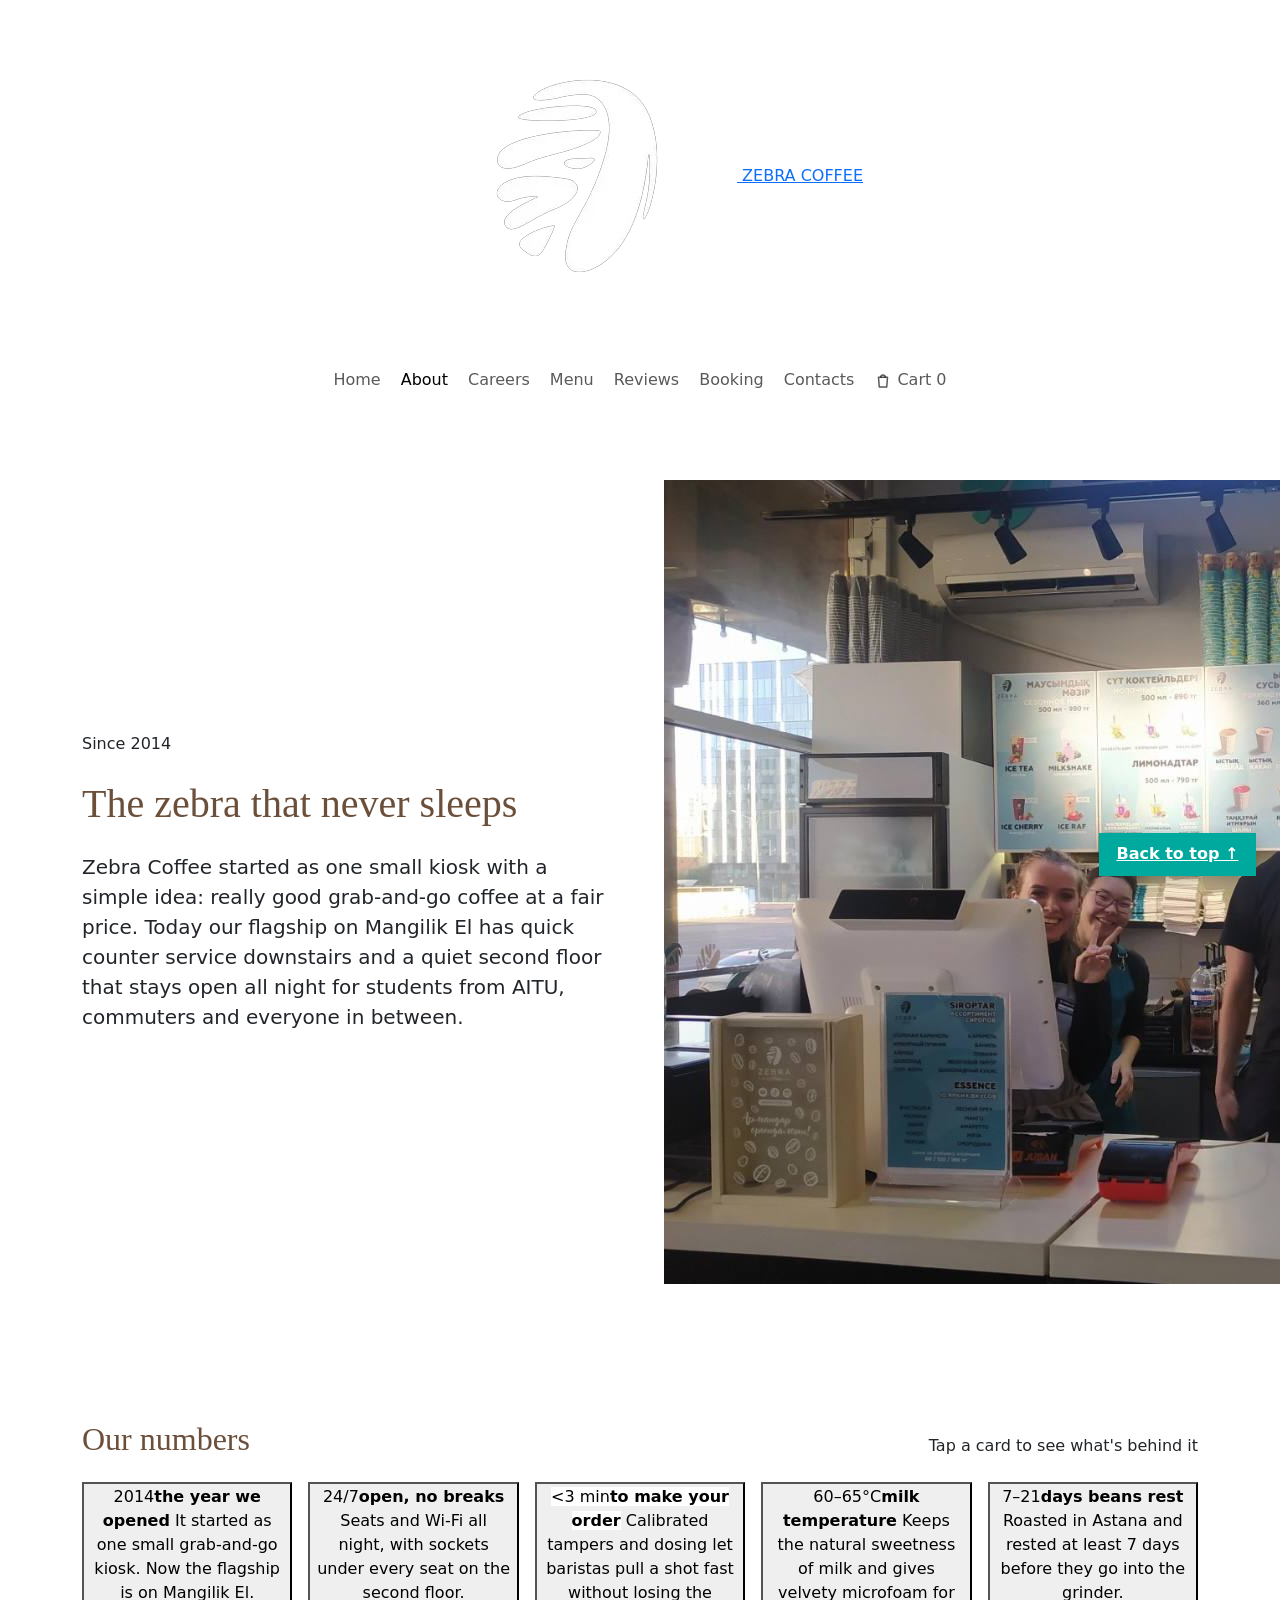
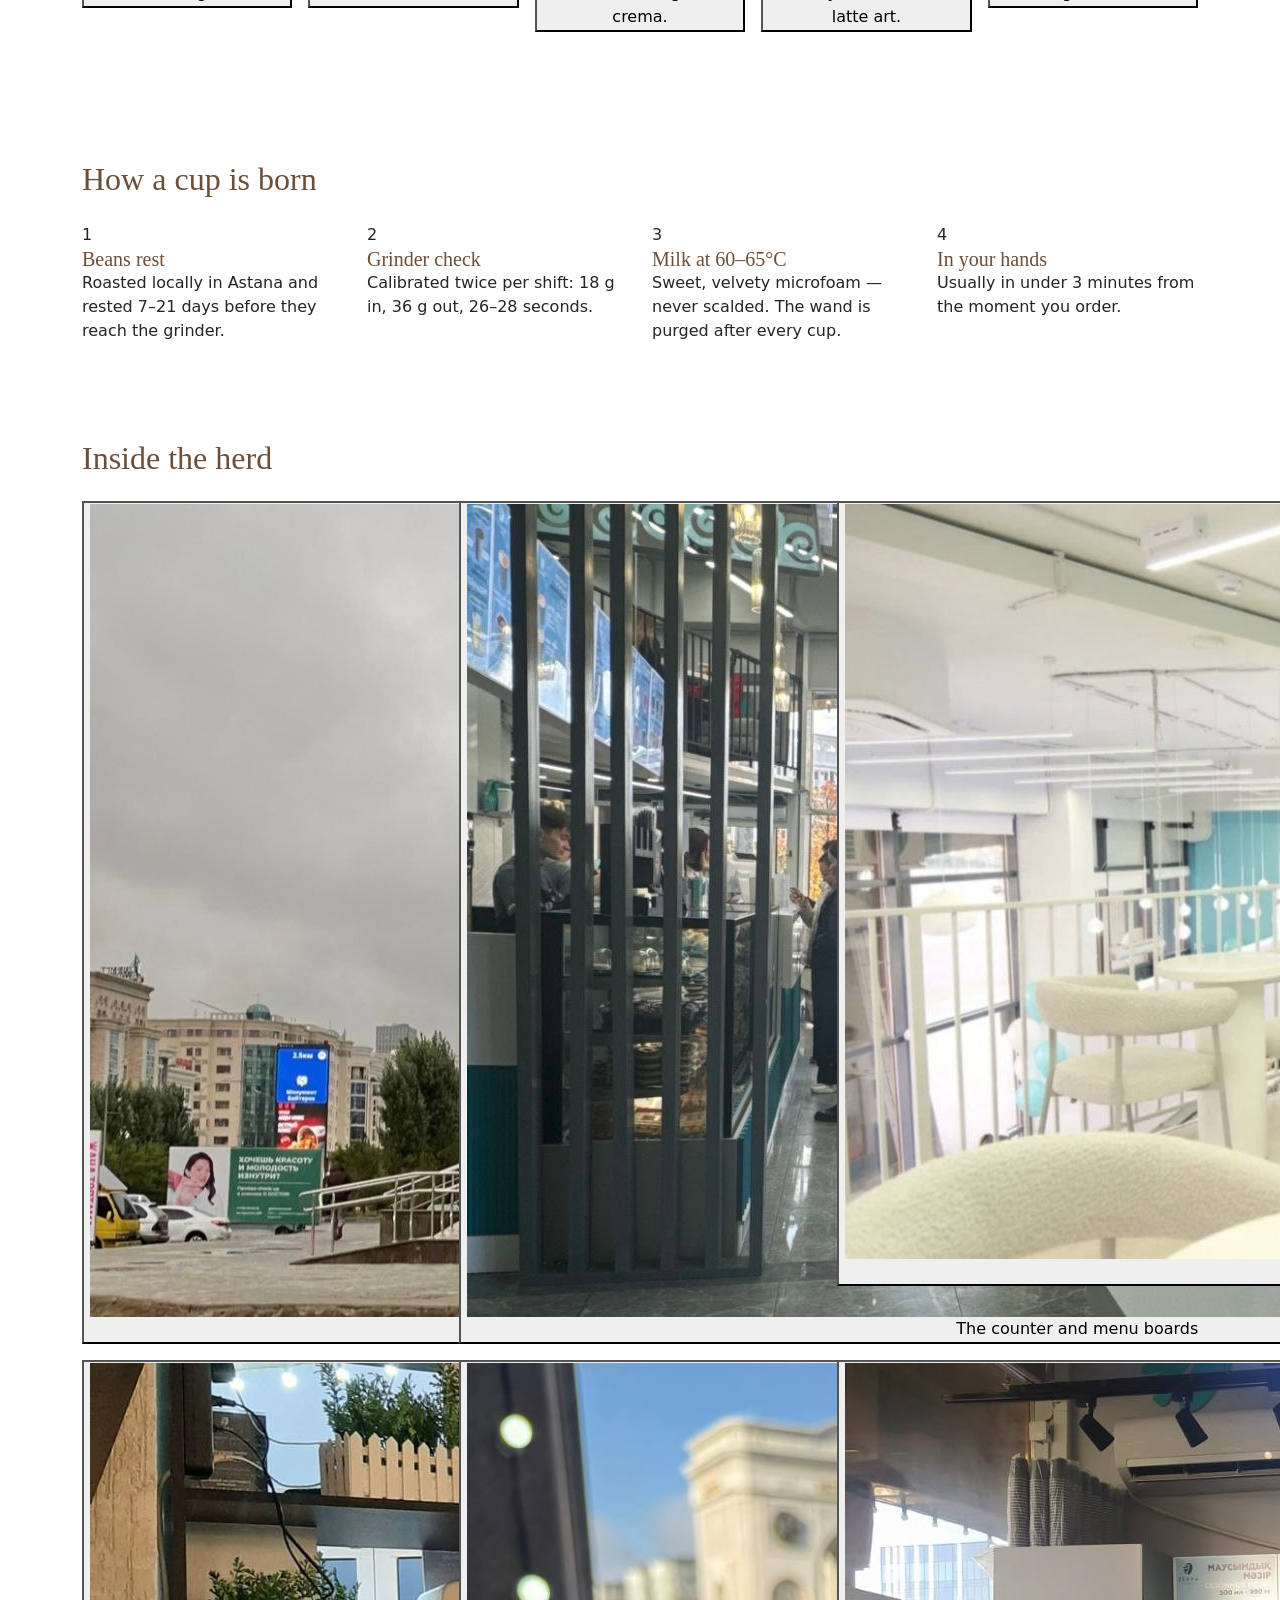
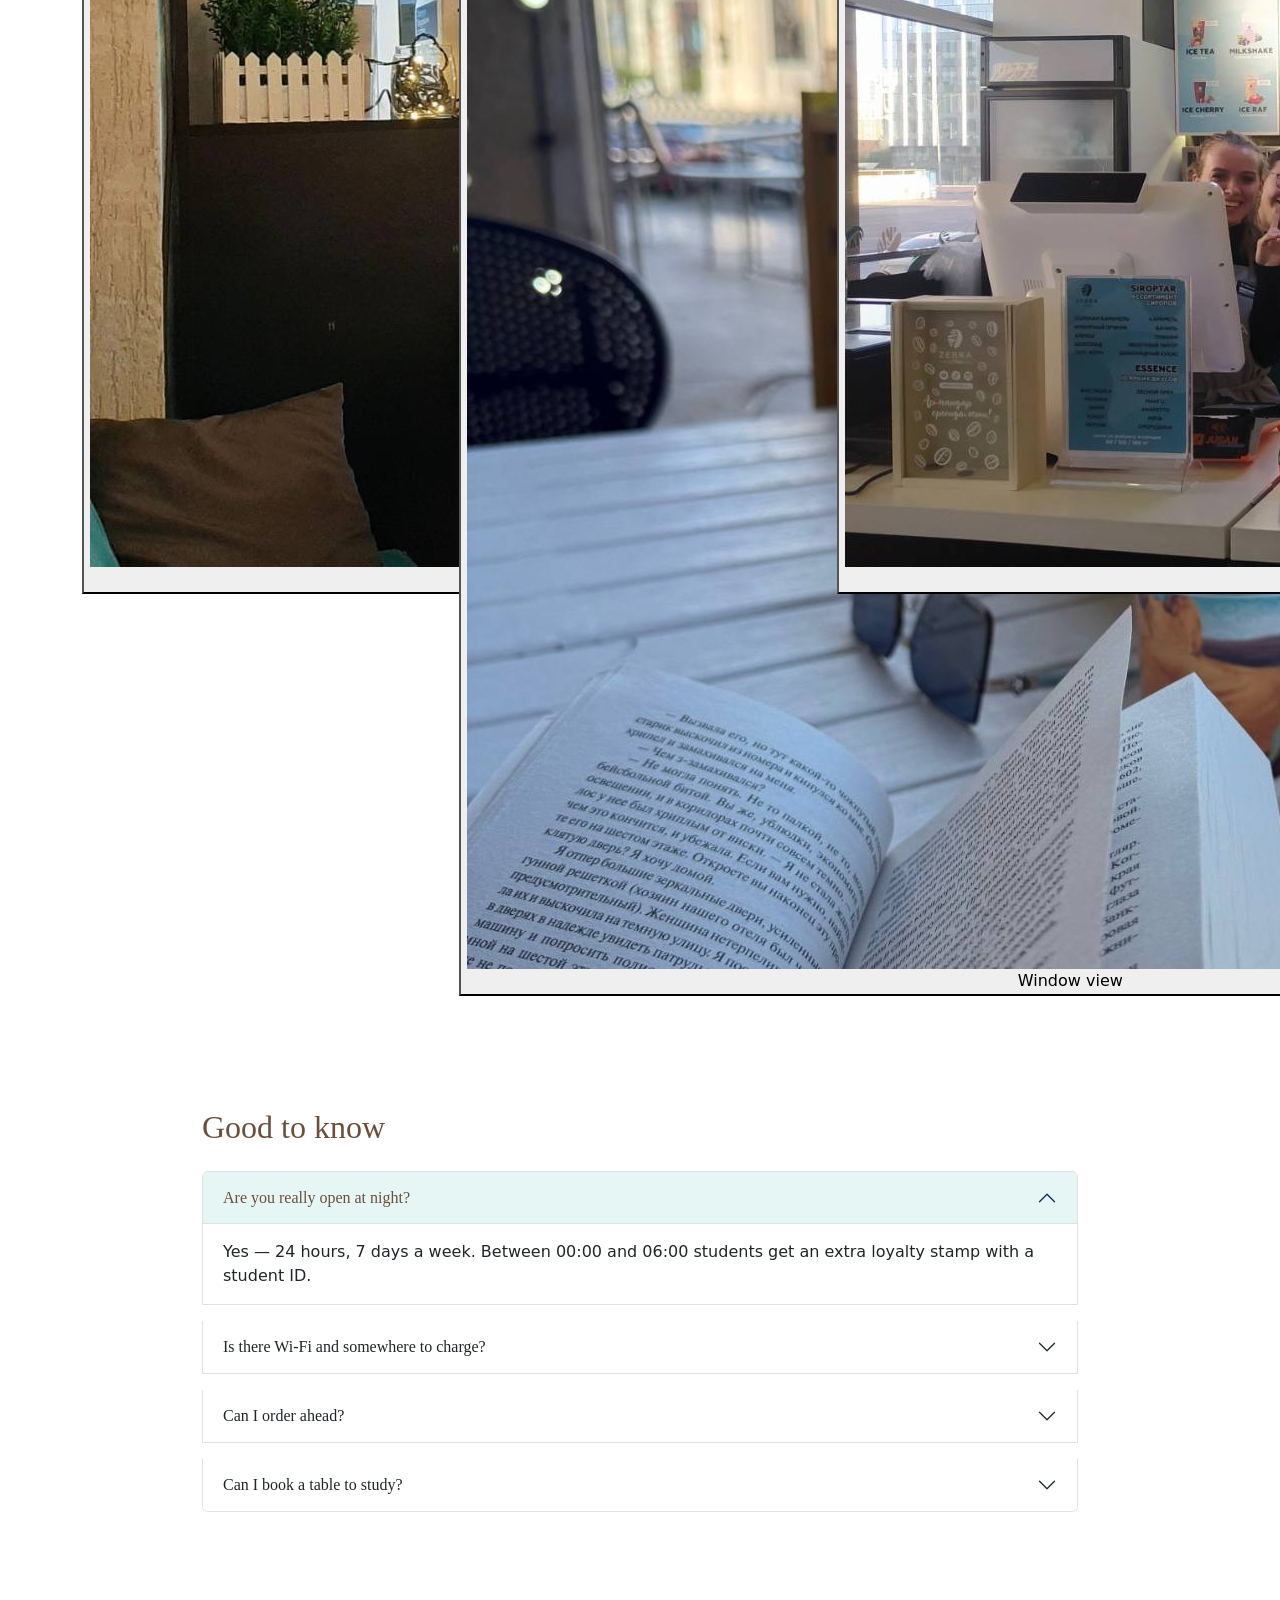
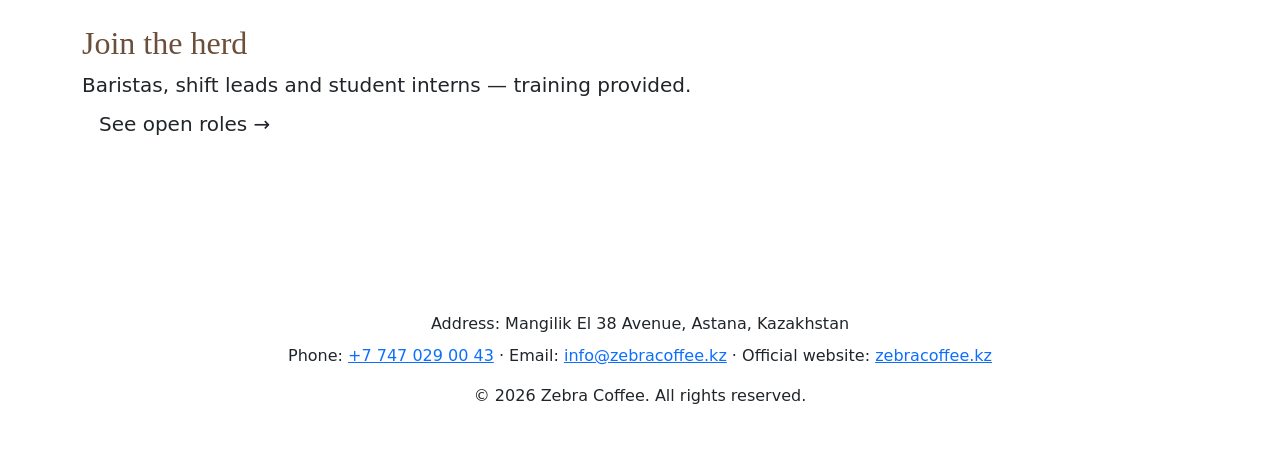
==== commit 975553aa: "change some elements design" ====
--- a/about.html
+++ b/about.html
@@ -2,205 +2,270 @@
 <html lang="en">
 <head>
     <meta charset="UTF-8">
-    <meta name="viewport" content="width=device-width, initial-scale=1.0">
-    <meta name="description" content="Learn about Zebra Coffee – our brand story, mission, and dedication to fast quality coffee.">
-    <title>About Us — Zebra Coffee</title>
-
-    <!-- Bootstrap v5.3.3 CSS CDN Connection -->
+    <meta name="viewport" content="width=device-width, initial-scale=1">
+    <title>About | Zebra Coffee</title>
+    <meta name="description" content="Zebra Coffee — specialty coffee shop on Mangilik El 38, Astana. Open 24/7.">
+    <link rel="icon" href="images/logo.png">
+
+    <!-- Bootstrap 5.3.3 -->
     <link href="https://cdn.jsdelivr.net/npm/bootstrap@5.3.3/dist/css/bootstrap.min.css" rel="stylesheet">
-    
-    <!-- Custom CSS Layer -->
-    <link rel="stylesheet" href="css/base.css">
-    <link rel="stylesheet" href="css/homepage.css">
+    <!-- Fonts -->
+    <link rel="preconnect" href="https://fonts.googleapis.com">
+    <link rel="preconnect" href="https://fonts.gstatic.com" crossorigin>
+    <link href="https://fonts.googleapis.com/css2?family=Bricolage+Grotesque:wght@400;600;800&family=Inter:wght@400;500;600;700&family=Instrument+Serif:ital@1&family=JetBrains+Mono:wght@400;700&display=swap" rel="stylesheet">
+    <!-- Our styles: shared + this page -->
+    <link href="css/style.css" rel="stylesheet">
+    <link href="css/homepage.css" rel="stylesheet">
 </head>
-<body id="top">
-    
-    <header class="container-fluid bg-dark text-white p-3 mb-4">
-        <div class="text-center mb-3">
-            <img src="images/logo.png" alt="Zebra Coffee Logo" class="brand-logo" id="about-brand-logo">
-            <h1 class="display-6 fw-bold mb-0">Zebra Coffee</h1>
-            <p class="lead text-white-50 mb-0 fs-6">City to-go coffee shop</p>
-        </div>
-        
-        <nav class="navbar navbar-expand-md navbar-dark pt-3 border-top border-secondary">
-            <div class="container-fluid">
-                <button class="navbar-toggler ms-auto" type="button" data-bs-toggle="collapse" data-bs-target="#mainNav" aria-controls="mainNav" aria-expanded="false" aria-label="Toggle navigation" id="about-nav-toggle-btn">
-                    <span class="navbar-toggler-icon"></span>
-                </button>
-                <div class="collapse navbar-collapse justify-content-center" id="mainNav">
-                    <ul class="navbar-nav">
-                        <li class="nav-item"><a class="nav-link" href="index.html">Home</a></li>
-                        <li class="nav-item"><a class="nav-link active" href="about.html">About</a></li>
-                        <li class="nav-item"><a class="nav-link" href="career.html">Careers</a></li>
-                        <li class="nav-item"><a class="nav-link" href="menu.html">Menu</a></li>
-                        <li class="nav-item"><a class="nav-link" href="reviews.html">Reviews</a></li>
-                        <li class="nav-item"><a class="nav-link" href="booking.html">Booking</a></li>
-                        <li class="nav-item"><a class="nav-link" href="contacts.html">Contacts</a></li>
-                    </ul>
-                </div>
-            </div>
-        </nav>
+<body>
+    <a class="visually-hidden-focusable" href="#main">Skip to content</a>
+
+    <!-- ===== HEADER: logo + name ===== -->
+    <header class="site-header" id="top">
+        <div class="container py-3 text-center">
+            <a href="index.html" class="brand-link">
+                <img src="images/logo.png" alt="" class="brand-logo">
+                <span class="brand-name">ZEBRA COFFEE</span>
+            </a>
+        </div>
     </header>
 
-    <main class="container mb-5">
-        <p class="quick-links text-center text-md-start mb-4 text-muted">
-            Quick links: <a href="#history" class="btn btn-sm btn-outline-secondary py-0" id="quick-link-history">Brand Heritage</a> 
-            <span class="mx-1">|</span> 
-            <a href="#values" class="btn btn-sm btn-outline-secondary py-0" id="quick-link-values">Core Values</a>
-        </p>
-
-        <!-- Dynamic notification / status container prepared for future JS -->
-        <div id="standards-status-container" class="hidden mb-3"></div>
-
-        <!-- Brand History & Photos Section -->
-        <section id="history" class="card shadow-sm border-0 p-4 p-md-5 mb-4 rounded-4">
-            <h2 class="h3 fw-bold mb-3 text-center text-md-start">The Zebra Journey</h2>
-            
-            <article class="mb-4">
-                <h3 class="h5 fw-bold text-secondary mb-3">How It Started</h3>
-                <p class="lead fs-6">
-                    Founded in <time datetime="2014">2014</time>, <strong>Zebra Coffee</strong> began 
-                    with a clear mission: provide exceptional grab-and-go specialty beverages at a fair price. 
-                    What started as a single humble kiosk has developed into an urban network serving thousands 
-                    of students from nearby <abbr title="Astana IT University">AITU</abbr>, busy commuters, and city professionals every single morning. 
-                    We prioritize <em>uncompromising bean freshness</em> and <b>craft precision</b>.
-                </p>
-                <p class="text-secondary mb-3">
-                    Our flagship branch on Mangilik El Avenue represents our latest interior vision&mdash;combining 
-                    swift counter service with comfortable second-floor collaborative workspaces open 
-                    <mark class="px-2 py-1 rounded">24/7</mark> for late-night study sessions. We rank among the top 10% of fast-service coffee chains for customer satisfaction in Astana, offering 
-                    <i>quiet corners</i> alongside active urban energy.
-                </p>
-                <div class="d-flex gap-2">
-                    <a href="career.html" class="btn btn-dark btn-sm rounded-pill px-3" id="about-join-team-btn">Join Our Team</a>
-                    <a href="booking.html" class="btn btn-outline-dark btn-sm rounded-pill px-3" id="about-book-table-btn">Book Study Space</a>
-                </div>
-            </article>
-
-            <!-- Responsive 3-column photo grid: 1 col on mobile (<768px), 3 cols on tablet/desktop -->
-            <div class="row g-4 pt-2" id="about-gallery-grid">
-                <div class="col-12 col-md-4">
-                    <figure class="m-0 h-100 d-flex flex-column bg-light rounded-3 p-2 border">
-                        <img src="images/img5_kassa.jpg" class="img-fluid rounded-2 object-fit-cover w-100 about-photo" alt="Order counter at Zebra Coffee">
-                        <figcaption class="small text-muted text-center pt-2">Main service counter with overhead digital menu boards.</figcaption>
-                    </figure>
-                </div>
-                <div class="col-12 col-md-4">
-                    <figure class="m-0 h-100 d-flex flex-column bg-light rounded-3 p-2 border">
-                        <img src="images/img6_comfort.jpg" class="img-fluid rounded-2 object-fit-cover w-100 about-photo" alt="Modern coffee shop interior">
-                        <figcaption class="small text-muted text-center pt-2">Cozy seating area with scenic window views for study.</figcaption>
-                    </figure>
-                </div>
-                <div class="col-12 col-md-4">
-                    <figure class="m-0 h-100 d-flex flex-column bg-light rounded-3 p-2 border">
-                        <img src="images/img7_view.jpg" class="img-fluid rounded-2 object-fit-cover w-100 about-photo" alt="Outdoor summer terrace">
-                        <figcaption class="small text-muted text-center pt-2">Outdoor terrace with views of the Triumphal Arch.</figcaption>
-                    </figure>
-                </div>
-            </div>
-        </section>
-
-        <!-- Core Values Section -->
-        <section id="values" class="card shadow-sm border-0 p-4 p-md-5 mb-4 rounded-4">
-            <h2 class="h3 fw-bold mb-4 text-center text-md-start">Our Core Principles</h2>
-
-            <div class="accordion mb-5" id="valuesAccordion">
-                <div class="accordion-item border rounded-3 mb-2 overflow-hidden">
-                    <h3 class="accordion-header" id="headingOne">
-                        <button class="accordion-button fw-bold" type="button" data-bs-toggle="collapse" data-bs-target="#collapseOne" aria-expanded="true" aria-controls="collapseOne" id="btn-accordion-quality">
-                            Quality First
-                        </button>
-                    </h3>
-                    <div id="collapseOne" class="accordion-collapse collapse show" aria-labelledby="headingOne" data-bs-parent="#valuesAccordion">
-                        <div class="accordion-body bg-light text-secondary">
-                            Certified Arabica beans, calibrated espresso grinders, and fresh local milk for every single cup.
-                        </div>
-                    </div>
-                </div>
-                
-                <div class="accordion-item border rounded-3 mb-2 overflow-hidden">
-                    <h3 class="accordion-header" id="headingTwo">
-                        <button class="accordion-button collapsed fw-bold" type="button" data-bs-toggle="collapse" data-bs-target="#collapseTwo" aria-expanded="false" aria-controls="collapseTwo" id="btn-accordion-speed">
-                            Express Speed
-                        </button>
-                    </h3>
-                    <div id="collapseTwo" class="accordion-collapse collapse" aria-labelledby="headingTwo" data-bs-parent="#valuesAccordion">
-                        <div class="accordion-body bg-light text-secondary">
-                            Average order preparation time under three minutes, prioritizing busy commuters and students on the go.
-                        </div>
-                    </div>
-                </div>
-
-                <div class="accordion-item border rounded-3 overflow-hidden">
-                    <h3 class="accordion-header" id="headingThree">
-                        <button class="accordion-button collapsed fw-bold" type="button" data-bs-toggle="collapse" data-bs-target="#collapseThree" aria-expanded="false" aria-controls="collapseThree" id="btn-accordion-hospitality">
-                            Warm Hospitality
-                        </button>
-                    </h3>
-                    <div id="collapseThree" class="accordion-collapse collapse" aria-labelledby="headingThree" data-bs-parent="#valuesAccordion">
-                        <div class="accordion-body bg-light text-secondary">
-                            Welcoming atmosphere, respectful counter communication, and comfortable seating across both floors.
-                        </div>
-                    </div>
-                </div>
-            </div>
-
-            <h3 class="h4 fw-bold mb-3 text-center text-md-start">Service Benchmarks</h3>
-
-            <!-- Responsive Table Wrapper -->
-            <div class="table-responsive">
-                <table class="table table-striped table-hover align-middle border rounded-3 overflow-hidden mb-0" id="standards-table">
-                    <caption class="text-secondary small mt-2">Key operational standards at our Mangilik El location</caption>
-                    <thead class="table-dark">
-                        <tr>
-                            <th scope="col">Standard</th>
-                            <th scope="col">Target</th>
-                            <th scope="col">Frequency</th>
-                        </tr>
-                    </thead>
-                    <tbody id="standards-table-body">
-                        <tr>
-                            <td class="fw-semibold">Order Prep Time</td>
-                            <td>&lt; 3 minutes</td>
-                            <td><span class="badge bg-secondary">Every order</span></td>
-                        </tr>
-                        <tr>
-                            <td class="fw-semibold">Grinder Calibration</td>
-                            <td>Exact espresso extraction</td>
-                            <td><span class="badge bg-secondary">Twice per shift</span></td>
-                        </tr>
-                        <tr>
-                            <td class="fw-semibold">Workplace Seating</td>
-                            <td>24/7 access</td>
-                            <td><span class="badge bg-success">Continuous</span></td>
-                        </tr>
-                    </tbody>
-                </table>
-            </div>
-        </section>
-
-        <!-- Back to Top Button -->
-        <p class="text-end">
-            <a class="btn btn-secondary btn-sm rounded-pill back-to-top hidden" href="#top" id="back-to-top-btn">Back to top &uarr;</a>
-        </p>
+    <!-- ===== MENU: all pages (sticks to the top while scrolling) ===== -->
+    <nav class="site-nav navbar navbar-expand-lg py-1" aria-label="Main">
+        <div class="container">
+            <button class="navbar-toggler mx-auto" type="button" data-bs-toggle="collapse" data-bs-target="#mainNav"
+                    aria-controls="mainNav" aria-expanded="false" aria-label="Toggle navigation">
+                <span class="navbar-toggler-icon"></span>
+            </button>
+            <div class="collapse navbar-collapse justify-content-center" id="mainNav">
+                <ul class="navbar-nav align-items-center gap-1 py-2 py-lg-1">
+                <li class="nav-item"><a class="nav-link" href="index.html">Home</a></li>
+                <li class="nav-item"><a class="nav-link active" aria-current="page" href="about.html">About</a></li>
+                <li class="nav-item"><a class="nav-link" href="career.html">Careers</a></li>
+                <li class="nav-item"><a class="nav-link" href="menu.html">Menu</a></li>
+                <li class="nav-item"><a class="nav-link" href="reviews.html">Reviews</a></li>
+                <li class="nav-item"><a class="nav-link" href="booking.html">Booking</a></li>
+                <li class="nav-item"><a class="nav-link" href="contacts.html">Contacts</a></li>
+                <li class="nav-item">
+                    <a class="nav-link cart-link" href="cart.html" aria-label="Cart">
+                        <svg width="18" height="18" viewBox="0 0 24 24" fill="none" stroke="currentColor" stroke-width="2" stroke-linecap="round" stroke-linejoin="round" aria-hidden="true"><path d="M6 7h12l-1 13H7L6 7z"/><path d="M9 7a3 3 0 0 1 6 0"/></svg>
+                        Cart <span class="cart-badge">0</span>
+                    </a>
+                </li>
+                </ul>
+            </div>
+        </div>
+    </nav>
+
+    <main id="main">
+
+        <!-- ===== 1. Our story ===== -->
+        <section class="container py-5">
+            <div class="row align-items-center g-5 py-lg-4">
+                <div class="col-lg-6 d-flex flex-column gap-4">
+                    <span class="tag tag-yellow align-self-start eyebrow">Since 2014</span>
+                    <h1 class="page-title mb-0">The zebra that <span class="font-serif-italic text-teal">never sleeps</span></h1>
+                    <p class="lead text-muted-zebra mb-0">Zebra Coffee started as one small kiosk with a simple idea: really good grab-and-go coffee at a fair price. Today our flagship on Mangilik El has quick counter service downstairs and a quiet second floor that stays open all night for students from AITU, commuters and everyone in between.</p>
+                </div>
+                <div class="col-lg-6">
+                    <div class="story-photo-wrap">
+                        <div class="story-stripes" aria-hidden="true"></div>
+                        <img src="images/img8_team.jpg" alt="The Zebra Coffee team behind the counter" class="story-photo">
+                    </div>
+                </div>
+            </div>
+        </section>
+
+        <!-- ===== 2. Our numbers (click a card to flip it) ===== -->
+        <section class="numbers-section">
+            <div class="container py-5">
+                <div class="d-flex flex-wrap justify-content-between align-items-end gap-2 mb-4 pt-lg-3">
+                    <h2 class="section-title mb-0">Our <span class="font-serif-italic text-yellow">numbers</span></h2>
+                    <span class="text-light-grey">Tap a card to see what's behind it</span>
+                </div>
+                <div class="row g-3 pb-lg-3" id="flip-cards">
+                    <div class="col-6 col-md-4 col-lg">
+                        <button type="button" class="flip-card" aria-pressed="false">
+                            <span class="flip-inner">
+                                <span class="flip-face flip-front bg-yellow"><span class="flip-value font-display">2014</span><span class="fw-semibold">the year we opened</span></span>
+                                <span class="flip-face flip-back">It started as one small grab-and-go kiosk. Now the flagship is on Mangilik El.</span>
+                            </span>
+                        </button>
+                    </div>
+                    <div class="col-6 col-md-4 col-lg">
+                        <button type="button" class="flip-card" aria-pressed="false">
+                            <span class="flip-inner">
+                                <span class="flip-face flip-front bg-teal"><span class="flip-value font-display">24/7</span><span class="fw-semibold">open, no breaks</span></span>
+                                <span class="flip-face flip-back">Seats and Wi-Fi all night, with sockets under every seat on the second floor.</span>
+                            </span>
+                        </button>
+                    </div>
+                    <div class="col-6 col-md-4 col-lg">
+                        <button type="button" class="flip-card" aria-pressed="false">
+                            <span class="flip-inner">
+                                <span class="flip-face flip-front bg-white"><span class="flip-value font-display">&lt;3 min</span><span class="fw-semibold">to make your order</span></span>
+                                <span class="flip-face flip-back">Calibrated tampers and dosing let baristas pull a shot fast without losing the crema.</span>
+                            </span>
+                        </button>
+                    </div>
+                    <div class="col-6 col-md-6 col-lg">
+                        <button type="button" class="flip-card" aria-pressed="false">
+                            <span class="flip-inner">
+                                <span class="flip-face flip-front bg-yellow"><span class="flip-value font-display">60–65°C</span><span class="fw-semibold">milk temperature</span></span>
+                                <span class="flip-face flip-back">Keeps the natural sweetness of milk and gives velvety microfoam for latte art.</span>
+                            </span>
+                        </button>
+                    </div>
+                    <div class="col-12 col-md-6 col-lg">
+                        <button type="button" class="flip-card" aria-pressed="false">
+                            <span class="flip-inner">
+                                <span class="flip-face flip-front bg-teal"><span class="flip-value font-display">7–21</span><span class="fw-semibold">days beans rest</span></span>
+                                <span class="flip-face flip-back">Roasted in Astana and rested at least 7 days before they go into the grinder.</span>
+                            </span>
+                        </button>
+                    </div>
+                </div>
+            </div>
+        </section>
+
+        <!-- ===== 3. How a cup is born ===== -->
+        <section class="container py-5 mt-3">
+            <h2 class="section-title mb-4">How a cup is <span class="font-serif-italic text-teal">born</span></h2>
+            <div class="row g-4">
+                <div class="col-sm-6 col-lg-3">
+                    <div class="cup-step">
+                        <span class="cup-step-number font-display">1</span>
+                        <h3 class="font-display h5 mb-0">Beans rest</h3>
+                        <p class="text-muted-zebra mb-0">Roasted locally in Astana and rested 7–21 days before they reach the grinder.</p>
+                    </div>
+                </div>
+                <div class="col-sm-6 col-lg-3">
+                    <div class="cup-step">
+                        <span class="cup-step-number font-display">2</span>
+                        <h3 class="font-display h5 mb-0">Grinder check</h3>
+                        <p class="text-muted-zebra mb-0">Calibrated twice per shift: 18 g in, 36 g out, 26–28 seconds.</p>
+                    </div>
+                </div>
+                <div class="col-sm-6 col-lg-3">
+                    <div class="cup-step">
+                        <span class="cup-step-number font-display">3</span>
+                        <h3 class="font-display h5 mb-0">Milk at 60–65°C</h3>
+                        <p class="text-muted-zebra mb-0">Sweet, velvety microfoam — never scalded. The wand is purged after every cup.</p>
+                    </div>
+                </div>
+                <div class="col-sm-6 col-lg-3">
+                    <div class="cup-step cup-step-dark">
+                        <span class="cup-step-number font-display">4</span>
+                        <h3 class="font-display h5 mb-0">In your hands</h3>
+                        <p class="mb-0">Usually in under 3 minutes from the moment you order.</p>
+                    </div>
+                </div>
+            </div>
+        </section>
+
+        <!-- ===== 4. Gallery (click a photo to open it bigger) ===== -->
+        <section class="container py-5">
+            <h2 class="section-title mb-4">Inside the <span class="font-serif-italic text-teal">herd</span></h2>
+            <div class="row g-3" id="gallery">
+                <div class="col-sm-6 col-lg-4"><button type="button" class="gallery-item" data-caption="From the street"><img src="images/img1_street.jpg" alt="Zebra Coffee from the street"><span>From the street</span></button></div>
+                <div class="col-sm-6 col-lg-4"><button type="button" class="gallery-item" data-caption="The counter and menu boards"><img src="images/img2_kassa.jpg" alt="Main counter with menu boards"><span>The counter and menu boards</span></button></div>
+                <div class="col-sm-6 col-lg-4"><button type="button" class="gallery-item" data-caption="Second floor, open all night"><img src="images/img3_2floor.jpg" alt="Second floor seating area"><span>Second floor, open all night</span></button></div>
+                <div class="col-sm-6 col-lg-4"><button type="button" class="gallery-item" data-caption="Quiet corners for studying"><img src="images/img6_comfort.jpg" alt="Comfortable quiet seating"><span>Quiet corners for studying</span></button></div>
+                <div class="col-sm-6 col-lg-4"><button type="button" class="gallery-item" data-caption="Window view"><img src="images/img7_view.jpg" alt="View from the window"><span>Window view</span></button></div>
+                <div class="col-sm-6 col-lg-4"><button type="button" class="gallery-item" data-caption="Our team"><img src="images/img8_team.jpg" alt="Zebra Coffee team"><span>Our team</span></button></div>
+            </div>
+        </section>
+
+        <!-- Photo window for the gallery -->
+        <div class="modal fade" id="photoModal" tabindex="-1" aria-labelledby="photoModalCaption" aria-hidden="true">
+            <div class="modal-dialog modal-dialog-centered modal-lg">
+                <div class="modal-content photo-modal-content">
+                    <img src="" alt="" id="photoModalImage" class="w-100">
+                    <div class="d-flex justify-content-between align-items-center gap-3 p-3">
+                        <span class="fw-semibold" id="photoModalCaption"></span>
+                        <button type="button" class="btn btn-zebra btn-sm" data-bs-dismiss="modal">Close</button>
+                    </div>
+                </div>
+            </div>
+        </div>
+
+        <!-- ===== 5. Good to know (Bootstrap accordion — opens smoothly) ===== -->
+        <section class="faq-section">
+            <div class="container py-5" style="max-width: 900px">
+                <h2 class="section-title mb-4 pt-lg-3">Good to <span class="font-serif-italic text-teal">know</span></h2>
+                <div class="accordion zebra-accordion d-flex flex-column gap-3 pb-lg-3" id="faq">
+                    <div class="accordion-item">
+                        <h3 class="accordion-header">
+                            <button class="accordion-button" type="button" data-bs-toggle="collapse" data-bs-target="#faq1" aria-expanded="true" aria-controls="faq1">Are you really open at night?</button>
+                        </h3>
+                        <div id="faq1" class="accordion-collapse collapse show" data-bs-parent="#faq">
+                            <div class="accordion-body">Yes — 24 hours, 7 days a week. Between 00:00 and 06:00 students get an extra loyalty stamp with a student ID.</div>
+                        </div>
+                    </div>
+                    <div class="accordion-item">
+                        <h3 class="accordion-header">
+                            <button class="accordion-button collapsed" type="button" data-bs-toggle="collapse" data-bs-target="#faq2" aria-expanded="false" aria-controls="faq2">Is there Wi-Fi and somewhere to charge?</button>
+                        </h3>
+                        <div id="faq2" class="accordion-collapse collapse" data-bs-parent="#faq">
+                            <div class="accordion-body">Fast Wi-Fi everywhere and power outlets under every seat on the second floor.</div>
+                        </div>
+                    </div>
+                    <div class="accordion-item">
+                        <h3 class="accordion-header">
+                            <button class="accordion-button collapsed" type="button" data-bs-toggle="collapse" data-bs-target="#faq3" aria-expanded="false" aria-controls="faq3">Can I order ahead?</button>
+                        </h3>
+                        <div id="faq3" class="accordion-collapse collapse" data-bs-parent="#faq">
+                            <div class="accordion-body">Yes: add drinks to the cart on the <a href="menu.html">Menu</a> page, choose a pickup time from 15 minutes ahead, and pay at the counter.</div>
+                        </div>
+                    </div>
+                    <div class="accordion-item">
+                        <h3 class="accordion-header">
+                            <button class="accordion-button collapsed" type="button" data-bs-toggle="collapse" data-bs-target="#faq4" aria-expanded="false" aria-controls="faq4">Can I book a table to study?</button>
+                        </h3>
+                        <div id="faq4" class="accordion-collapse collapse" data-bs-parent="#faq">
+                            <div class="accordion-body">Yes, open <a href="booking.html">Booking</a> and pick the Quiet Workspace Corner on the second floor.</div>
+                        </div>
+                    </div>
+                </div>
+            </div>
+        </section>
+
+        <!-- ===== 6. Join the herd ===== -->
+        <section class="container py-5 mb-4">
+            <div class="join-box">
+                <div>
+                    <h2 class="section-title mb-2">Join the <span class="font-serif-italic">herd</span></h2>
+                    <p class="fs-5 mb-0">Baristas, shift leads and student interns — training provided.</p>
+                </div>
+                <a href="career.html" class="btn btn-zebra btn-lg">See open roles →</a>
+            </div>
+        </section>
     </main>
 
-    <footer class="bg-dark text-white text-center py-4">
-        <div class="container">
-            <p class="mb-1 text-light">Address: Mangilik El 38 Avenue, Astana, Kazakhstan</p>
-            <p class="mb-1">Phone: <a href="tel:+77470290043" class="text-decoration-none text-light">+7 747 029 00 43</a></p>
-            <p class="mb-1">Official website: <a href="https://zebracoffee.kz" target="_blank" rel="noopener noreferrer" class="text-decoration-none text-light">zebracoffee.kz</a></p>
-            <p class="mb-3">Email: <a href="mailto:info@zebracoffee.kz" class="text-decoration-none text-light">info@zebracoffee.kz</a></p>
-            <hr class="border-secondary my-3">
-            <p class="small text-secondary mb-0">&copy; 2026 Zebra Coffee. All rights reserved.</p>
+    <!-- ===== Back to top (fixed, bottom right) ===== -->
+    <a href="#top" class="back-to-top" id="back-to-top">Back to top <span aria-hidden="true">↑</span></a>
+
+    <!-- ===== FOOTER ===== -->
+    <footer class="site-footer">
+        <div class="container py-5 text-center d-flex flex-column gap-2">
+            <span class="font-display fs-4 text-white" style="letter-spacing: 0.05em">ZEBRA COFFEE</span>
+            <span>Address: Mangilik El 38 Avenue, Astana, Kazakhstan</span>
+            <span>
+                Phone: <a href="tel:+77470290043">+7 747 029 00 43</a> ·
+                Email: <a href="mailto:info@zebracoffee.kz">info@zebracoffee.kz</a> ·
+                Official website: <a href="https://zebracoffee.kz" target="_blank" rel="noopener noreferrer">zebracoffee.kz</a>
+            </span>
+            <span class="footer-copy mt-2">&copy; 2026 Zebra Coffee. All rights reserved.</span>
         </div>
     </footer>
 
-    <!-- jQuery v3.7.1 Production CDN Connection (Must load before custom scripts) -->
-    <script src="https://code.jquery.com/jquery-3.7.1.min.js" integrity="sha256-/JqT3SQfawRcv/BIHPThkBvs0OEvtFFmqPF/lYI/Cxo=" crossorigin="anonymous"></script>
-    <!-- Bootstrap v5.3.3 JS Bundle CDN -->
+    <!-- jQuery 3.7.1 and Bootstrap 5.3.3 (with Popper) -->
+    <script src="https://code.jquery.com/jquery-3.7.1.min.js"></script>
     <script src="https://cdn.jsdelivr.net/npm/bootstrap@5.3.3/dist/js/bootstrap.bundle.min.js"></script>
+    <!-- Our scripts: shared first, then this page -->
+    <script src="js/data.js"></script>
+    <script src="js/cart.js"></script>
     <script src="js/main.js"></script>
     <script src="js/about.js"></script>
 </body>
-</html>+</html>
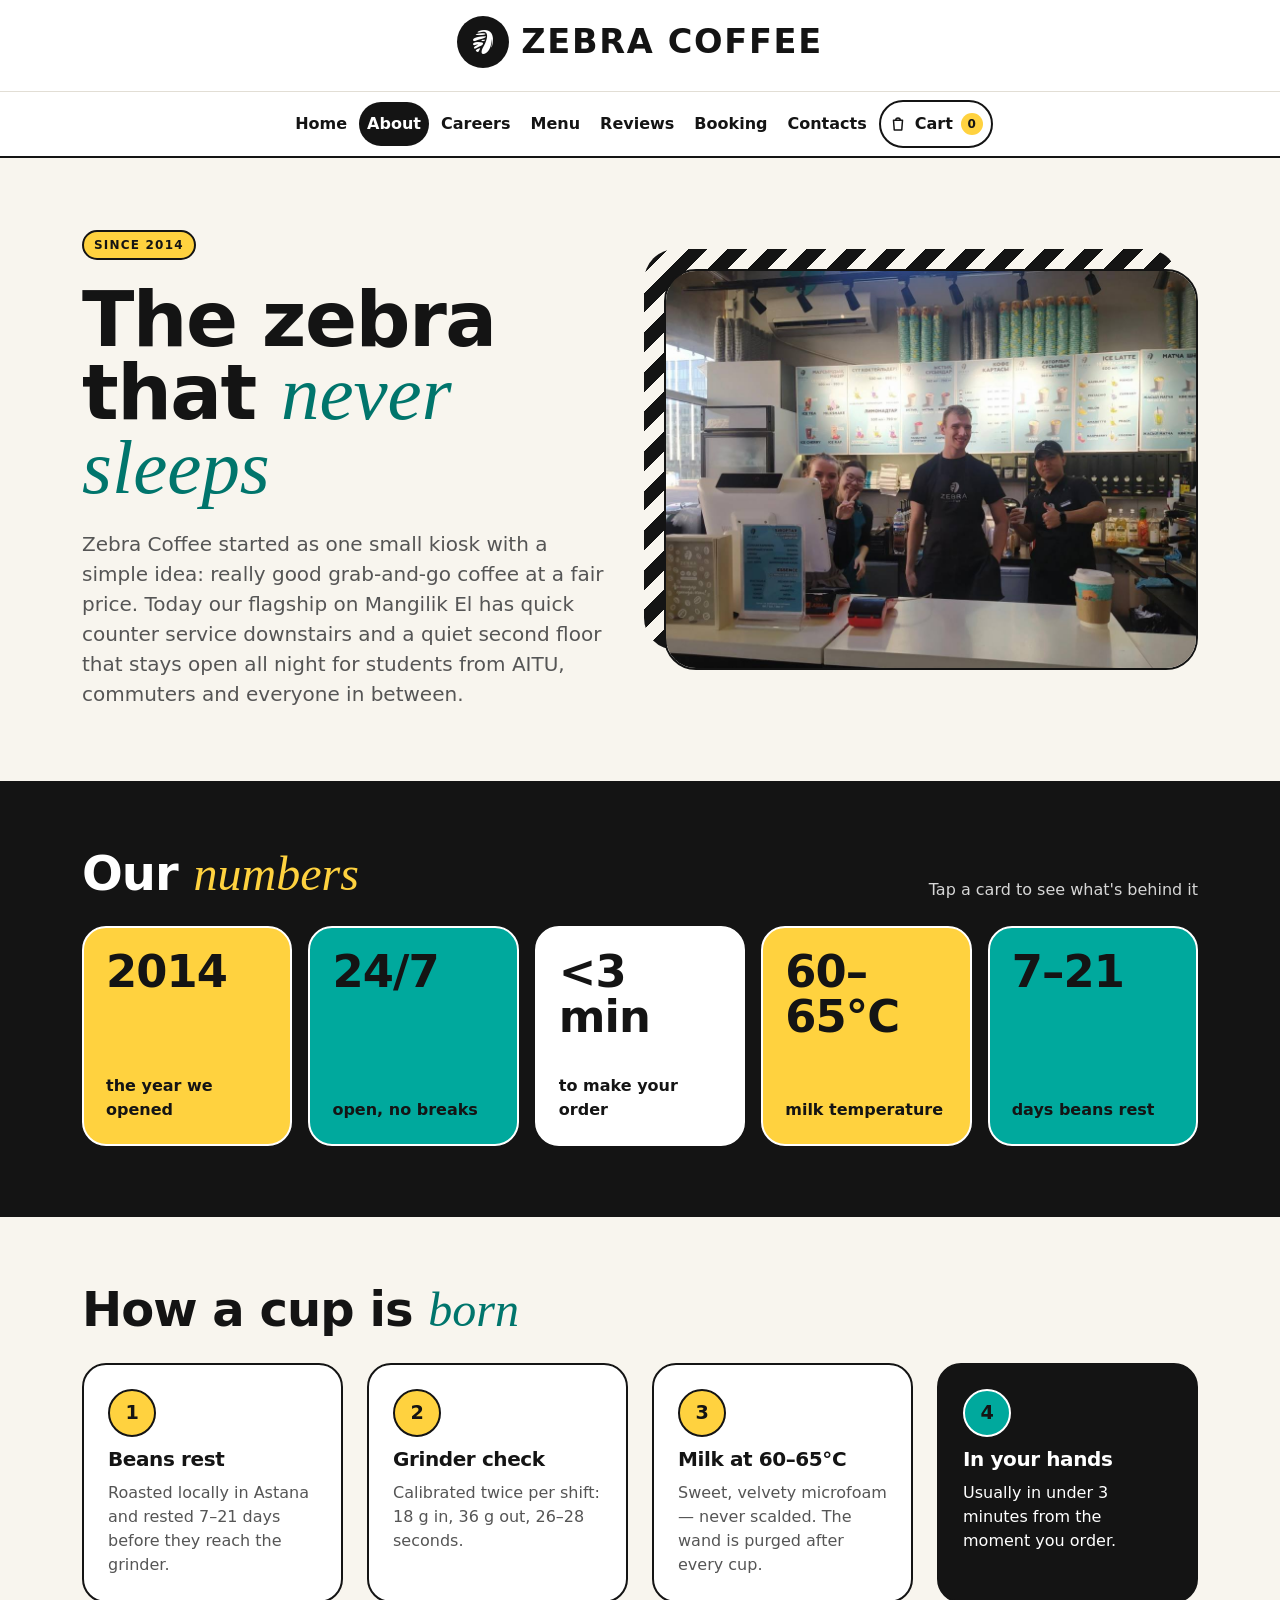
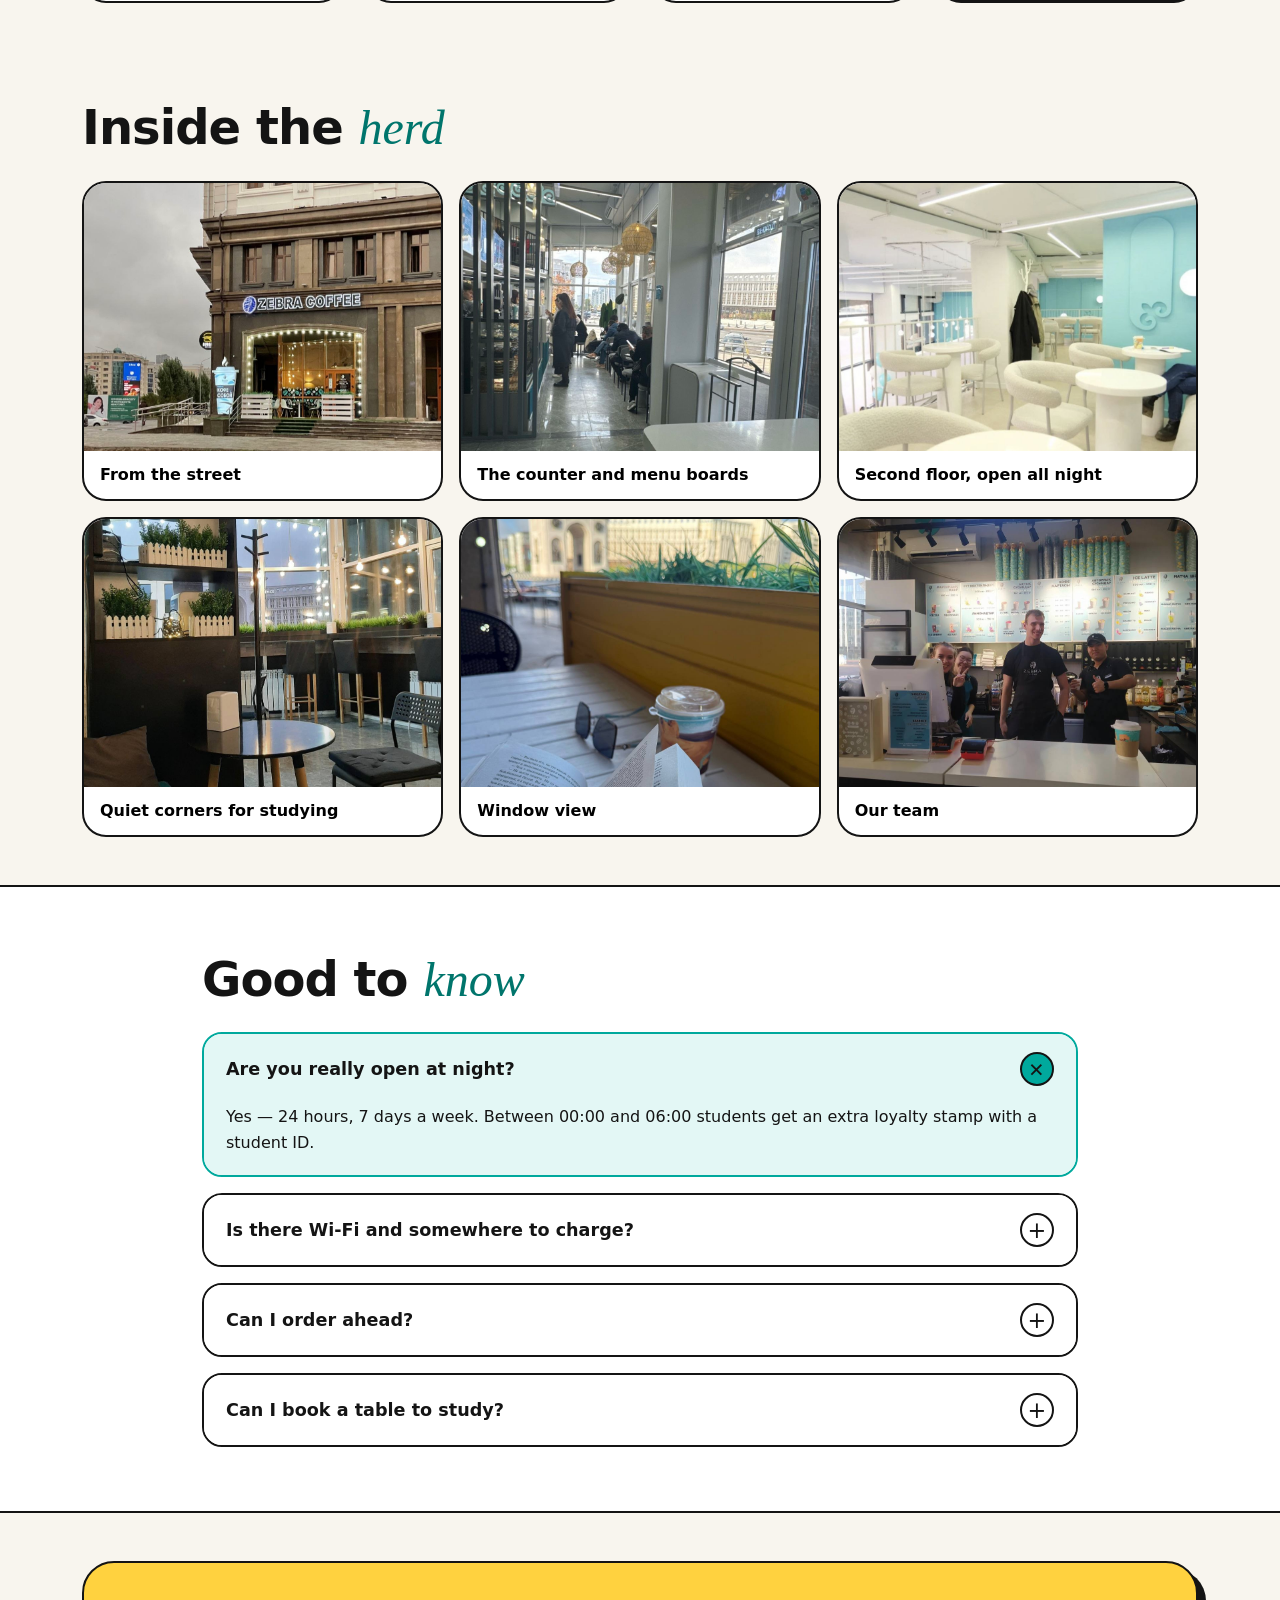
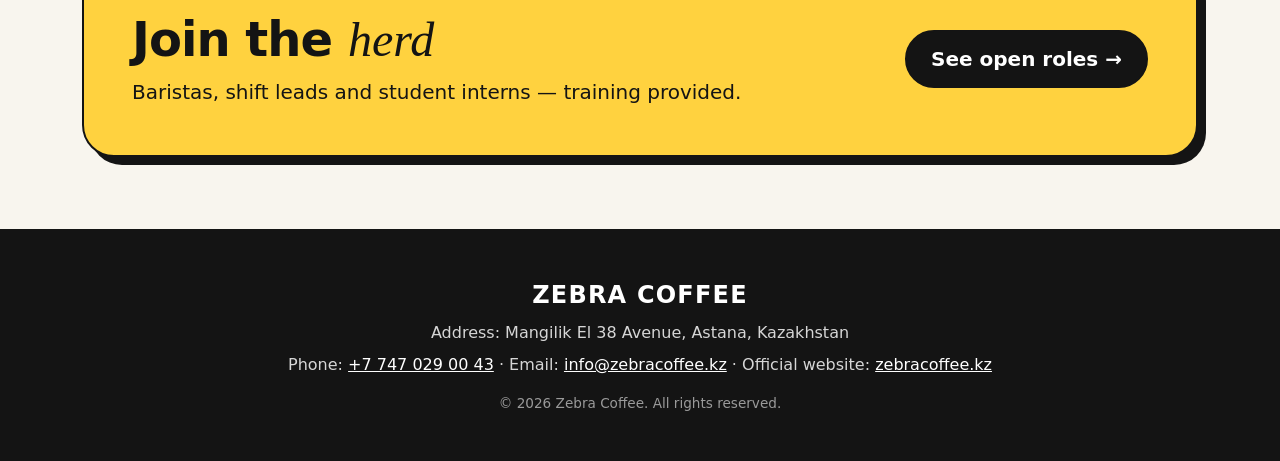
==== commit 4d29655c: "add alt" ====
--- a/about.html
+++ b/about.html
@@ -24,7 +24,7 @@
     <header class="site-header" id="top">
         <div class="container py-3 text-center">
             <a href="index.html" class="brand-link">
-                <img src="images/logo.png" alt="" class="brand-logo">
+                <img src="images/logo.png" alt="Zebra Coffee logo" class="brand-logo">
                 <span class="brand-name">ZEBRA COFFEE</span>
             </a>
         </div>
@@ -180,7 +180,7 @@
         <div class="modal fade" id="photoModal" tabindex="-1" aria-labelledby="photoModalCaption" aria-hidden="true">
             <div class="modal-dialog modal-dialog-centered modal-lg">
                 <div class="modal-content photo-modal-content">
-                    <img src="" alt="" id="photoModalImage" class="w-100">
+                    <img src="images/img1_street.jpg" alt="Zebra Coffee from the street" id="photoModalImage" class="w-100">
                     <div class="d-flex justify-content-between align-items-center gap-3 p-3">
                         <span class="fw-semibold" id="photoModalCaption"></span>
                         <button type="button" class="btn btn-zebra btn-sm" data-bs-dismiss="modal">Close</button>
--- a/css/style.css
+++ b/css/style.css
@@ -0,0 +1,208 @@
+/* =========================================================
+   Zebra Coffee — shared styles (every page uses this file)
+   Page-specific styles live in css/<page>.css
+   ========================================================= */
+
+/* ---------- 1. Colors and fonts in one place ---------- */
+:root {
+  --zebra-cream: #F8F5EE;      /* page background */
+  --zebra-black: #141414;      /* text, borders, dark sections */
+  --zebra-teal: #00A99D;       /* main accent (buttons, highlights) */
+  --zebra-teal-dark: #00756C;  /* teal for text (better contrast) */
+  --zebra-teal-light: #E3F7F5; /* soft teal backgrounds */
+  --zebra-yellow: #FFD23F;     /* small accents: badges, stickers */
+  --zebra-grey: #555555;       /* secondary text */
+  --zebra-line: #E2DED5;       /* thin dividers */
+  --zebra-error: #B42318;      /* form errors */
+  --zebra-ok: #1F9D55;         /* valid fields, "open now" dot */
+
+  --font-display: 'Bricolage Grotesque', system-ui, sans-serif;
+  --font-body: 'Inter', system-ui, sans-serif;
+  --font-serif: 'Instrument Serif', Georgia, serif;
+  --font-mono: 'JetBrains Mono', ui-monospace, monospace;
+
+  /* Make Bootstrap use our colors */
+  --bs-body-bg: var(--zebra-cream);
+  --bs-body-color: var(--zebra-black);
+  --bs-body-font-family: var(--font-body);
+  --bs-link-color: var(--zebra-black);
+  --bs-link-hover-color: var(--zebra-teal-dark);
+  --bs-form-invalid-color: var(--zebra-error);
+  --bs-form-invalid-border-color: var(--zebra-error);
+  --bs-form-valid-border-color: var(--zebra-ok);
+}
+
+html { scroll-behavior: smooth; }
+body { background: var(--zebra-cream); color: var(--zebra-black); font-family: var(--font-body); }
+main { overflow-x: clip; } /* decorations (stripes, stickers) never cause sideways scrolling */
+a { color: var(--zebra-black); }
+a:hover { color: var(--zebra-teal-dark); }
+
+/* ---------- 2. Typography helpers ---------- */
+.font-display { font-family: var(--font-display); font-weight: 800; letter-spacing: -0.02em; }
+.font-serif-italic { font-family: var(--font-serif); font-style: italic; font-weight: 400; letter-spacing: 0; }
+.font-mono { font-family: var(--font-mono); }
+.text-teal { color: var(--zebra-teal-dark); }
+.text-muted-zebra { color: var(--zebra-grey); }
+
+.page-title { font-family: var(--font-display); font-weight: 800; letter-spacing: -0.02em; line-height: 0.95; font-size: clamp(2.8rem, 6vw, 5rem); }
+.section-title { font-family: var(--font-display); font-weight: 800; letter-spacing: -0.02em; font-size: clamp(2rem, 4vw, 3rem); }
+.eyebrow { font-size: 0.8rem; font-weight: 700; letter-spacing: 0.1em; text-transform: uppercase; }
+
+/* ---------- 3. Header and navigation ---------- */
+.site-header { background: #fff; }
+.brand-link { display: inline-flex; align-items: center; gap: 12px; text-decoration: none; color: var(--zebra-black); }
+.brand-link:hover { color: var(--zebra-black); }
+.brand-logo { width: 52px; height: 52px; object-fit: contain; background: var(--zebra-black); border-radius: 50%; padding: 6px; } /* the logo is white, so it sits on a black circle */
+.brand-name { font-family: var(--font-display); font-weight: 800; font-size: 2.1rem; letter-spacing: 0.05em; }
+
+.site-nav {
+  position: sticky; top: 0; z-index: 1030;
+  background: #fff;
+  border-top: 1px solid var(--zebra-line);
+  border-bottom: 2px solid var(--zebra-black);
+}
+.site-nav .nav-link {
+  color: var(--zebra-black);
+  font-weight: 600;
+  padding: 10px 16px;
+  border-radius: 999px;
+  transition: background 0.15s ease, color 0.15s ease;
+}
+.site-nav .nav-link:hover { background: var(--zebra-teal-light); color: var(--zebra-black); }
+.site-nav .nav-link.active { background: var(--zebra-black); color: #fff; }
+
+.cart-link { border: 2px solid var(--zebra-black); display: inline-flex; align-items: center; gap: 8px; }
+.cart-badge {
+  background: var(--zebra-yellow); color: var(--zebra-black);
+  border-radius: 999px; min-width: 22px; height: 22px; padding: 0 6px;
+  display: inline-flex; align-items: center; justify-content: center;
+  font-size: 0.75rem; font-weight: 700;
+}
+.cart-badge.bump { animation: bump 0.4s ease; }
+@keyframes bump { 50% { transform: scale(1.35); } }
+
+/* ---------- 4. Buttons ---------- */
+.btn-zebra, .btn-zebra-outline, .btn-zebra-teal {
+  border-radius: 999px; font-weight: 700; padding: 12px 24px;
+  border: 2px solid var(--zebra-black); min-height: 48px;
+}
+.btn-zebra { background: var(--zebra-black); color: #fff; }
+.btn-zebra:hover, .btn-zebra:focus { background: #333; color: #fff; border-color: var(--zebra-black); }
+.btn-zebra-outline { background: #fff; color: var(--zebra-black); }
+.btn-zebra-outline:hover, .btn-zebra-outline:focus { background: var(--zebra-teal-light); color: var(--zebra-black); border-color: var(--zebra-black); }
+.btn-zebra-teal { background: var(--zebra-teal); color: var(--zebra-black); }
+.btn-zebra-teal:hover, .btn-zebra-teal:focus { background: #1BBFB3; color: var(--zebra-black); border-color: var(--zebra-black); }
+
+/* round "+" button on product cards */
+.btn-plus {
+  width: 44px; height: 44px; border-radius: 50%;
+  border: 2px solid var(--zebra-black); background: var(--zebra-teal); color: var(--zebra-black);
+  font-size: 1.5rem; font-weight: 700; line-height: 1;
+  display: inline-flex; align-items: center; justify-content: center;
+}
+.btn-plus:hover { background: #1BBFB3; }
+
+/* pill buttons used as filters / choices */
+.pill-btn {
+  min-height: 44px; padding: 8px 18px; border-radius: 999px;
+  border: 2px solid var(--zebra-black); background: #fff; color: var(--zebra-black);
+  font-weight: 600;
+}
+.pill-btn.active { background: var(--zebra-black); color: #fff; }
+
+/* ---------- 5. Cards ---------- */
+.zebra-card {
+  background: #fff; border: 2px solid var(--zebra-black); border-radius: 24px;
+  overflow: hidden; height: 100%;
+}
+.hover-lift { transition: transform 0.2s ease, box-shadow 0.2s ease; }
+.hover-lift:hover { transform: translateY(-4px); box-shadow: 6px 6px 0 var(--zebra-black); }
+.card-photo { width: 100%; aspect-ratio: 1 / 1; object-fit: cover; border-bottom: 2px solid var(--zebra-black); }
+.tag {
+  display: inline-block; font-size: 0.75rem; font-weight: 700;
+  padding: 4px 10px; border-radius: 999px; border: 2px solid var(--zebra-black); background: #fff;
+}
+.tag-yellow { background: var(--zebra-yellow); }
+.tag-teal { background: #7FD6CF; }
+
+.status-pill {
+  display: inline-flex; align-items: center; gap: 8px;
+  background: #fff; border: 2px solid var(--zebra-black); border-radius: 999px;
+  padding: 6px 14px; font-weight: 600; font-size: 0.9rem;
+}
+.status-dot { width: 10px; height: 10px; border-radius: 50%; background: var(--zebra-ok); }
+
+/* ---------- 6. Forms (errors are red, valid fields green) ---------- */
+.zebra-form {
+  background: #fff; border: 2px solid var(--zebra-black); border-radius: 28px; padding: 32px;
+}
+.zebra-form .form-label { font-weight: 600; font-size: 0.9rem; }
+.zebra-form .form-control,
+.zebra-form .form-select {
+  border: 2px solid var(--zebra-black); border-radius: 14px; min-height: 48px;
+}
+.zebra-form .form-control:focus,
+.zebra-form .form-select:focus { border-color: var(--zebra-teal); box-shadow: 0 0 0 0.2rem rgba(0, 169, 157, 0.25); }
+.zebra-form .form-control.is-invalid,
+.zebra-form .form-select.is-invalid { border-color: var(--zebra-error); }
+.zebra-form .form-control.is-valid,
+.zebra-form .form-select.is-valid { border-color: var(--zebra-ok); }
+.zebra-form .invalid-feedback { color: var(--zebra-error); font-weight: 500; }
+.form-check-input:checked { background-color: var(--zebra-teal); border-color: var(--zebra-teal); }
+.form-check-input.is-invalid ~ .form-check-label { color: var(--zebra-error); }
+.form-alert {
+  background: #FDECEA; border: 2px solid var(--zebra-error); color: #7A1A12;
+  border-radius: 14px; padding: 12px 16px; font-weight: 600;
+}
+.char-count { font-size: 0.8rem; color: var(--zebra-grey); }
+
+/* ---------- 7. Success modal (shared for all forms) ---------- */
+.success-modal .modal-content {
+  border: 2px solid var(--zebra-black); border-radius: 28px;
+  box-shadow: 8px 8px 0 var(--zebra-teal); text-align: center; padding: 12px;
+}
+.success-icon {
+  width: 64px; height: 64px; border-radius: 50%; margin: 0 auto;
+  background: var(--zebra-teal); border: 2px solid var(--zebra-black);
+  display: flex; align-items: center; justify-content: center; font-size: 1.8rem; font-weight: 700;
+}
+.success-number { font-family: var(--font-mono); font-size: 1.8rem; font-weight: 700; }
+.success-lines { background: var(--zebra-cream); border-radius: 16px; padding: 12px 16px; text-align: left; }
+.success-lines div { display: flex; justify-content: space-between; gap: 12px; font-size: 0.9rem; padding: 3px 0; }
+
+/* ---------- 8. Toast ("added to cart") ---------- */
+.zebra-toast { background: var(--zebra-black); color: #fff; border-radius: 18px; box-shadow: 6px 6px 0 var(--zebra-teal); }
+.zebra-toast a { color: var(--zebra-yellow); font-weight: 700; }
+
+/* ---------- 9. Back to top button (fixed, bottom right) ---------- */
+.back-to-top {
+  position: fixed; right: 24px; bottom: 24px; z-index: 1040;
+  background: var(--zebra-teal); color: var(--zebra-black);
+  border: 2px solid var(--zebra-black); border-radius: 999px;
+  padding: 12px 20px; font-weight: 700; text-decoration: none;
+  box-shadow: 4px 4px 0 var(--zebra-black);
+  opacity: 0; visibility: hidden; transform: translateY(10px);
+  transition: opacity 0.25s ease, transform 0.25s ease, visibility 0.25s;
+}
+.back-to-top.show { opacity: 1; visibility: visible; transform: none; }
+.back-to-top:hover { color: var(--zebra-black); background: #1BBFB3; }
+
+/* ---------- 10. Footer ---------- */
+.site-footer { background: var(--zebra-black); color: #D6D6D6; }
+.site-footer a { color: #fff; }
+.site-footer a:hover { color: var(--zebra-yellow); }
+.footer-copy { color: #9A9A9A; font-size: 0.85rem; }
+
+/* ---------- 11. Accessibility: less motion if the user asks ---------- */
+@media (prefers-reduced-motion: reduce) {
+  *, *::before, *::after { animation: none !important; transition: none !important; scroll-behavior: auto !important; }
+}
+
+/* ---------- 12. Small screens ---------- */
+@media (max-width: 575px) {
+  .brand-name { font-size: 1.5rem; }
+  .brand-logo { width: 40px; height: 40px; }
+  .zebra-form { padding: 20px; }
+  .back-to-top { right: 12px; bottom: 12px; padding: 10px 14px; }
+}
--- a/css/homepage.css
+++ b/css/homepage.css
@@ -0,0 +1,220 @@
+/* =========================================================
+   yasmina.css — Yasmina's pages: Home, About, Careers
+   (shared things — header, buttons, forms — are in style.css)
+   ========================================================= */
+
+/* #########################################################
+   HOME PAGE (index.html)
+   ######################################################### */
+
+/* ---------- Hero ---------- */
+.hero-title { font-size: clamp(3.2rem, 7vw, 5.8rem); line-height: 0.95; }
+
+/* All words sit in the same grid cell; only .is-active is visible */
+.rotating-words { display: inline-grid; vertical-align: top; }
+.rotating-word {
+  grid-area: 1 / 1;
+  white-space: nowrap;
+  opacity: 0;
+  transform: translateY(18px);
+  transition: opacity 0.45s ease, transform 0.45s ease;
+}
+.rotating-word.is-active { opacity: 1; transform: translateY(0); }
+
+.hero-photo-wrap { position: relative; max-width: 460px; margin: 0 auto; }
+.hero-stripes {
+  position: absolute; inset: 24px -24px -24px 24px; border-radius: 32px;
+  background: repeating-linear-gradient(-45deg, var(--zebra-black) 0 14px, var(--zebra-cream) 14px 28px);
+}
+.hero-photo {
+  position: relative; width: 100%; aspect-ratio: 1 / 1; object-fit: cover;
+  border-radius: 32px; border: 2px solid var(--zebra-black);
+}
+.hero-sticker {
+  position: absolute; top: -14px; right: -6px;
+  width: 116px; height: 116px; border-radius: 50%;
+  background: var(--zebra-yellow); border: 2px solid var(--zebra-black);
+  display: flex; flex-direction: column; align-items: center; justify-content: center;
+  transform: rotate(12deg); line-height: 1;
+}
+
+/* ---------- Marquee (running line) ---------- */
+.marquee { background: var(--zebra-black); color: var(--zebra-yellow); overflow: hidden; padding: 16px 0; }
+.marquee-track {
+  display: flex; gap: 56px; width: max-content; white-space: nowrap;
+  font-size: 1.4rem; letter-spacing: 0.04em;
+  animation: marquee 30s linear infinite;
+}
+/* the text is written twice, so moving by -50% loops without a jump */
+@keyframes marquee { to { transform: translateX(-50%); } }
+
+/* ---------- Mood picker ---------- */
+.mood-box { background: #fff; border: 2px solid var(--zebra-black); border-radius: 32px; padding: 40px; }
+.mood-pick { border: 2px solid var(--zebra-black); border-radius: 20px; overflow: hidden; background: var(--zebra-cream); height: 100%; }
+.mood-pick img { width: 100%; aspect-ratio: 4 / 3; object-fit: cover; display: block; }
+#mood-picks { transition: opacity 0.2s ease; }
+
+/* ---------- Night Owls ---------- */
+.night-section { background: var(--zebra-black); color: #fff; }
+.night-title { font-size: clamp(2.4rem, 5vw, 3.6rem); line-height: 1; }
+.night-timer { font-size: 2.8rem; color: var(--zebra-teal); }
+.text-yellow { color: var(--zebra-yellow); }
+.text-light-grey { color: #D6D6D6; }
+
+.perk-card {
+  background: var(--zebra-yellow); color: var(--zebra-black);
+  border: 2px dashed var(--zebra-black); border-radius: 28px; padding: 32px;
+  display: flex; flex-direction: column; gap: 8px;
+}
+.perk-code {
+  background: #fff; border: 2px solid var(--zebra-black); border-radius: 12px;
+  padding: 8px 16px; font-size: 1.3rem; letter-spacing: 0.06em;
+}
+
+/* ---------- Steps ---------- */
+.step { border-top: 4px solid var(--zebra-black); padding-top: 20px; }
+.step-number { font-size: 3.5rem; color: var(--zebra-teal); line-height: 1; display: block; margin-bottom: 8px; }
+
+/* ---------- Explore cards ---------- */
+.explore-card {
+  display: flex; flex-direction: column; gap: 6px; height: 100%;
+  background: #fff; border: 2px solid var(--zebra-black); border-radius: 24px; padding: 28px;
+  text-decoration: none; color: var(--zebra-black);
+}
+.explore-card:hover { color: var(--zebra-black); }
+.explore-card-teal { background: var(--zebra-teal); }
+
+@media (max-width: 575px) {
+  .mood-box { padding: 24px; }
+  .hero-sticker { width: 92px; height: 92px; right: 0; }
+}
+
+/* #########################################################
+   ABOUT PAGE (about.html)
+   ######################################################### */
+
+.bg-yellow { background: var(--zebra-yellow); }
+.bg-teal { background: var(--zebra-teal); }
+
+/* ---------- Story photo with zebra stripes behind ---------- */
+.story-photo-wrap { position: relative; }
+.story-stripes {
+  position: absolute; inset: -20px 20px 20px -20px; border-radius: 32px;
+  background: repeating-linear-gradient(-45deg, var(--zebra-black) 0 14px, var(--zebra-cream) 14px 28px);
+}
+.story-photo {
+  position: relative; width: 100%; aspect-ratio: 4 / 3; object-fit: cover;
+  border-radius: 32px; border: 2px solid var(--zebra-black);
+}
+
+/* ---------- Flip cards ---------- */
+.numbers-section { background: var(--zebra-black); color: #fff; }
+
+.flip-card {
+  width: 100%; height: 220px; padding: 0; border: 0; background: transparent;
+  perspective: 1000px; text-align: left; color: var(--zebra-black);
+}
+.flip-inner {
+  position: relative; display: block; width: 100%; height: 100%;
+  transition: transform 0.6s ease; transform-style: preserve-3d;
+}
+.flip-card.is-flipped .flip-inner { transform: rotateY(180deg); }
+
+.flip-face {
+  position: absolute; inset: 0; border-radius: 24px; padding: 22px;
+  border: 2px solid #fff;
+  backface-visibility: hidden; -webkit-backface-visibility: hidden;
+  display: flex; flex-direction: column; justify-content: space-between;
+}
+.flip-back { background: #fff; transform: rotateY(180deg); justify-content: center; line-height: 1.5; }
+.flip-value { font-size: 2.8rem; line-height: 1; }
+
+/* ---------- How a cup is born ---------- */
+.cup-step {
+  background: #fff; border: 2px solid var(--zebra-black); border-radius: 24px;
+  padding: 24px; height: 100%; display: flex; flex-direction: column; gap: 10px;
+}
+.cup-step-number {
+  width: 48px; height: 48px; border-radius: 50%;
+  background: var(--zebra-yellow); border: 2px solid var(--zebra-black);
+  display: flex; align-items: center; justify-content: center; font-size: 1.2rem;
+}
+.cup-step-dark { background: var(--zebra-black); color: #fff; }
+.cup-step-dark .cup-step-number { background: var(--zebra-teal); border-color: #fff; color: var(--zebra-black); }
+
+/* ---------- Gallery ---------- */
+.gallery-item {
+  width: 100%; padding: 0; background: #fff; text-align: left;
+  border: 2px solid var(--zebra-black); border-radius: 24px; overflow: hidden;
+  cursor: zoom-in; transition: transform 0.2s ease;
+}
+.gallery-item:hover { transform: scale(1.02); }
+.gallery-item img { width: 100%; aspect-ratio: 4 / 3; object-fit: cover; display: block; }
+.gallery-item span { display: block; padding: 12px 16px; font-weight: 600; }
+.photo-modal-content { border: 2px solid var(--zebra-black); border-radius: 24px; overflow: hidden; }
+.photo-modal-content img { max-height: 75vh; object-fit: contain; background: var(--zebra-black); }
+
+/* ---------- FAQ accordion (open item = teal) ---------- */
+.faq-section { background: #fff; border-top: 2px solid var(--zebra-black); border-bottom: 2px solid var(--zebra-black); }
+.zebra-accordion .accordion-item {
+  border: 2px solid var(--zebra-black) !important; border-radius: 20px !important; overflow: hidden;
+  transition: background 0.35s ease, border-color 0.35s ease;
+}
+.zebra-accordion .accordion-button {
+  font-weight: 700; font-size: 1.1rem; padding: 18px 22px; background: #fff; color: var(--zebra-black);
+  box-shadow: none;
+}
+.zebra-accordion .accordion-button:focus { box-shadow: 0 0 0 0.2rem rgba(0, 169, 157, 0.35); }
+
+/* replace Bootstrap's arrow with a round "+" that turns into "×" */
+.zebra-accordion .accordion-button::after {
+  content: '+'; background-image: none;
+  width: 34px; height: 34px; border-radius: 50%; border: 2px solid var(--zebra-black);
+  display: flex; align-items: center; justify-content: center;
+  font-size: 1.4rem; line-height: 1; font-weight: 400;
+  transition: transform 0.35s ease, background 0.35s ease;
+}
+.zebra-accordion .accordion-button:not(.collapsed) { background: var(--zebra-teal-light); color: var(--zebra-black); }
+.zebra-accordion .accordion-button:not(.collapsed)::after {
+  background-image: none; background-color: var(--zebra-teal); transform: rotate(45deg);
+}
+.zebra-accordion .accordion-item:has(.accordion-button:not(.collapsed)) { border-color: var(--zebra-teal) !important; background: var(--zebra-teal-light); }
+.zebra-accordion .accordion-body { background: var(--zebra-teal-light); font-size: 1rem; line-height: 1.6; padding: 0 22px 20px; }
+
+/* ---------- Join the herd ---------- */
+.join-box {
+  background: var(--zebra-yellow); border: 2px solid var(--zebra-black); border-radius: 32px;
+  padding: 48px; box-shadow: 8px 8px 0 var(--zebra-black);
+  display: flex; flex-wrap: wrap; gap: 24px; align-items: center; justify-content: space-between;
+}
+
+@media (max-width: 575px) {
+  .join-box { padding: 28px; }
+  .flip-value { font-size: 2.2rem; }
+}
+
+/* #########################################################
+   CAREERS PAGE (career.html)
+   ######################################################### */
+
+.vacancy-card {
+  background: #fff; border: 2px solid var(--zebra-black); border-radius: 24px;
+  padding: 24px; height: 100%; display: flex; flex-direction: column; gap: 12px;
+}
+.vacancy-card.is-closed { background: #EFEBE3; }
+.vacancy-card.is-chosen { background: var(--zebra-teal-light); border-color: var(--zebra-teal); }
+.vacancy-rate { font-family: var(--font-display); font-weight: 800; font-size: 2rem; }
+.vacancy-rate small { font-size: 1rem; font-weight: 600; }
+.vacancy-list { list-style: none; padding: 0; margin: 0; color: #3A3A3A; display: flex; flex-direction: column; gap: 6px; }
+.vacancy-filled {
+  margin-top: auto; text-align: center; font-weight: 700; padding: 12px;
+  border: 2px dashed var(--zebra-black); border-radius: 999px; color: #3A3A3A;
+}
+
+/* message above the form: "Applying for: Shift Lead" */
+.chosen-role {
+  background: var(--zebra-teal-light); border: 2px solid var(--zebra-teal);
+  border-radius: 14px; padding: 12px 16px; font-weight: 600;
+}
+
+fieldset { border: 0; margin: 0; padding: 0; }
